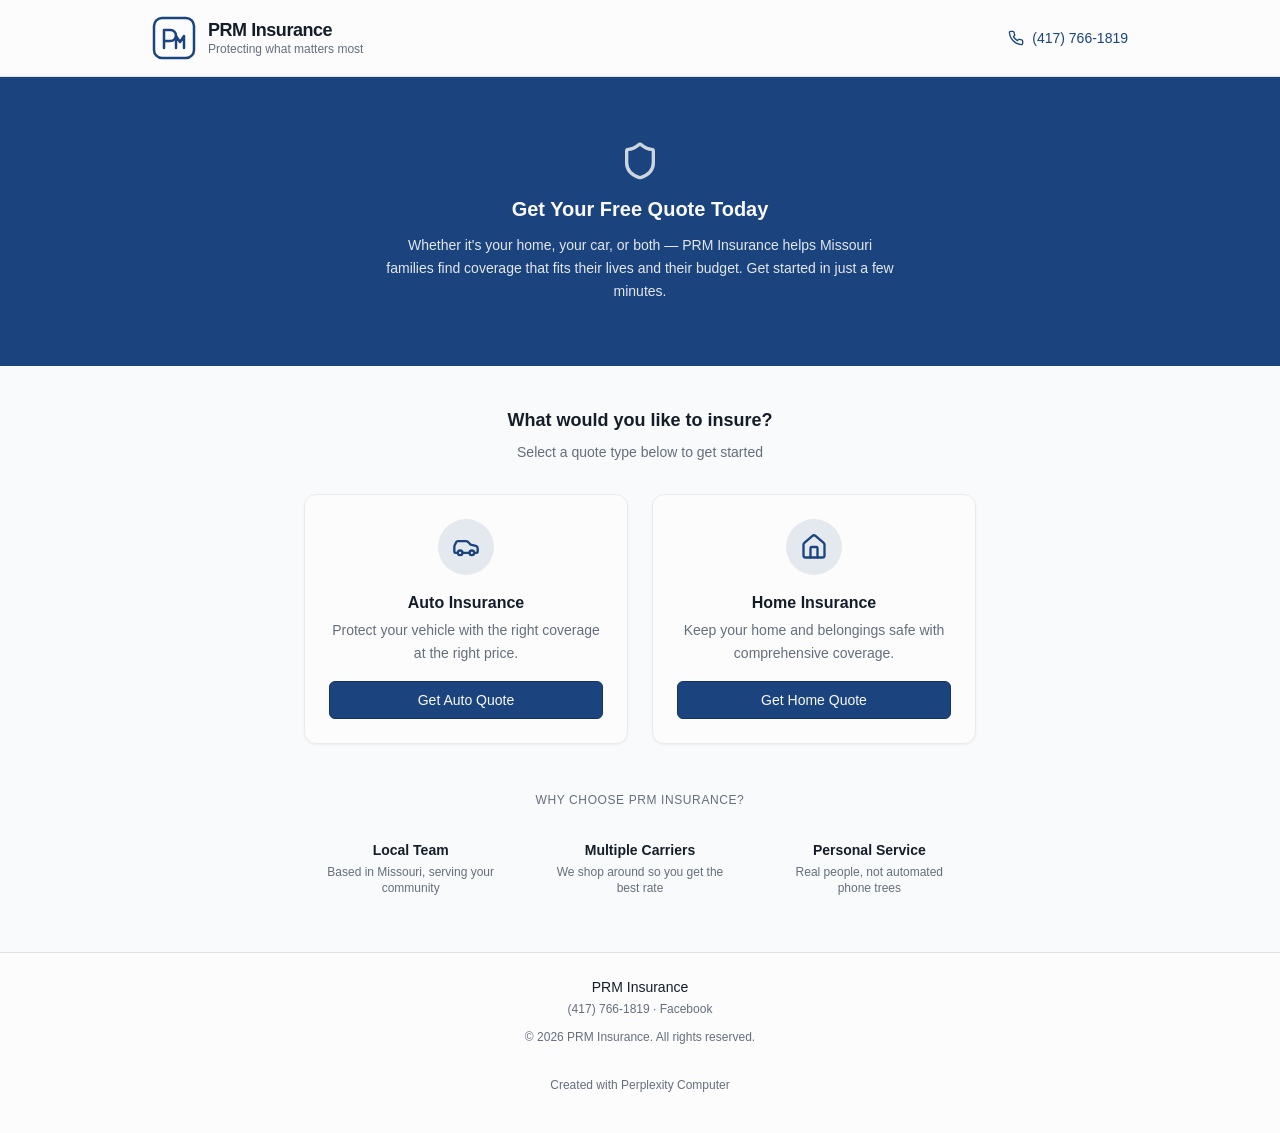
==== index.html @ 2d30cc50 "Deploy PRM Insurance quote app" ====
<!DOCTYPE html>
<html lang="en">
  <head>
    <!--
       ______                            __
      / ____/___  ____ ___  ____  __  __/ /____  _____
     / /   / __ \/ __ `__ \/ __ \/ / / / __/ _ \/ ___/
    / /___/ /_/ / / / / / / /_/ / /_/ / /_/  __/ /
    \____/\____/_/ /_/ /_/ .___/\__,_/\__/\___/_/
                        /_/
            Created with Perplexity Computer
            https://www.perplexity.ai/computer
    -->
    <meta name="generator" content="Perplexity Computer">
    <meta name="author" content="Perplexity Computer">
    <meta property="og:see_also" content="https://www.perplexity.ai/computer">
    <link rel="author" href="https://www.perplexity.ai/computer">
    <meta charset="UTF-8" />
    <meta name="viewport" content="width=device-width, initial-scale=1.0, maximum-scale=1" />
    <link rel="icon" type="image/png" href="/favicon.png" />
    <link href="https://api.fontshare.com/v2/css?f[]=general-sans@300,400,500,600,700&display=swap" rel="stylesheet">
    <title>PRM Insurance — Free Home &amp; Auto Quotes</title>
    <meta name="description" content="Get a free home or auto insurance quote from PRM Insurance. Serving Missouri families and businesses with personalized coverage." />
    <script type="module" crossorigin src="./assets/index-8YHB0bwP.js"></script>
    <link rel="stylesheet" crossorigin href="./assets/index-CpZ2lRnE.css">
  </head>
  <body>
    <div id="root"></div>
  </body>
</html>
---- assets/index-CpZ2lRnE.css ----
*,:before,:after{--tw-border-spacing-x: 0;--tw-border-spacing-y: 0;--tw-translate-x: 0;--tw-translate-y: 0;--tw-rotate: 0;--tw-skew-x: 0;--tw-skew-y: 0;--tw-scale-x: 1;--tw-scale-y: 1;--tw-pan-x: ;--tw-pan-y: ;--tw-pinch-zoom: ;--tw-scroll-snap-strictness: proximity;--tw-gradient-from-position: ;--tw-gradient-via-position: ;--tw-gradient-to-position: ;--tw-ordinal: ;--tw-slashed-zero: ;--tw-numeric-figure: ;--tw-numeric-spacing: ;--tw-numeric-fraction: ;--tw-ring-inset: ;--tw-ring-offset-width: 0px;--tw-ring-offset-color: #fff;--tw-ring-color: rgb(59 130 246 / .5);--tw-ring-offset-shadow: 0 0 #0000;--tw-ring-shadow: 0 0 #0000;--tw-shadow: 0 0 #0000;--tw-shadow-colored: 0 0 #0000;--tw-blur: ;--tw-brightness: ;--tw-contrast: ;--tw-grayscale: ;--tw-hue-rotate: ;--tw-invert: ;--tw-saturate: ;--tw-sepia: ;--tw-drop-shadow: ;--tw-backdrop-blur: ;--tw-backdrop-brightness: ;--tw-backdrop-contrast: ;--tw-backdrop-grayscale: ;--tw-backdrop-hue-rotate: ;--tw-backdrop-invert: ;--tw-backdrop-opacity: ;--tw-backdrop-saturate: ;--tw-backdrop-sepia: ;--tw-contain-size: ;--tw-contain-layout: ;--tw-contain-paint: ;--tw-contain-style: }::backdrop{--tw-border-spacing-x: 0;--tw-border-spacing-y: 0;--tw-translate-x: 0;--tw-translate-y: 0;--tw-rotate: 0;--tw-skew-x: 0;--tw-skew-y: 0;--tw-scale-x: 1;--tw-scale-y: 1;--tw-pan-x: ;--tw-pan-y: ;--tw-pinch-zoom: ;--tw-scroll-snap-strictness: proximity;--tw-gradient-from-position: ;--tw-gradient-via-position: ;--tw-gradient-to-position: ;--tw-ordinal: ;--tw-slashed-zero: ;--tw-numeric-figure: ;--tw-numeric-spacing: ;--tw-numeric-fraction: ;--tw-ring-inset: ;--tw-ring-offset-width: 0px;--tw-ring-offset-color: #fff;--tw-ring-color: rgb(59 130 246 / .5);--tw-ring-offset-shadow: 0 0 #0000;--tw-ring-shadow: 0 0 #0000;--tw-shadow: 0 0 #0000;--tw-shadow-colored: 0 0 #0000;--tw-blur: ;--tw-brightness: ;--tw-contrast: ;--tw-grayscale: ;--tw-hue-rotate: ;--tw-invert: ;--tw-saturate: ;--tw-sepia: ;--tw-drop-shadow: ;--tw-backdrop-blur: ;--tw-backdrop-brightness: ;--tw-backdrop-contrast: ;--tw-backdrop-grayscale: ;--tw-backdrop-hue-rotate: ;--tw-backdrop-invert: ;--tw-backdrop-opacity: ;--tw-backdrop-saturate: ;--tw-backdrop-sepia: ;--tw-contain-size: ;--tw-contain-layout: ;--tw-contain-paint: ;--tw-contain-style: }*,:before,:after{box-sizing:border-box;border-width:0;border-style:solid;border-color:#e5e7eb}:before,:after{--tw-content: ""}html,:host{line-height:1.5;-webkit-text-size-adjust:100%;-moz-tab-size:4;-o-tab-size:4;tab-size:4;font-family:var(--font-sans);font-feature-settings:normal;font-variation-settings:normal;-webkit-tap-highlight-color:transparent}body{margin:0;line-height:inherit}hr{height:0;color:inherit;border-top-width:1px}abbr:where([title]){-webkit-text-decoration:underline dotted;text-decoration:underline dotted}h1,h2,h3,h4,h5,h6{font-size:inherit;font-weight:inherit}a{color:inherit;text-decoration:inherit}b,strong{font-weight:bolder}code,kbd,samp,pre{font-family:var(--font-mono);font-feature-settings:normal;font-variation-settings:normal;font-size:1em}small{font-size:80%}sub,sup{font-size:75%;line-height:0;position:relative;vertical-align:baseline}sub{bottom:-.25em}sup{top:-.5em}table{text-indent:0;border-color:inherit;border-collapse:collapse}button,input,optgroup,select,textarea{font-family:inherit;font-feature-settings:inherit;font-variation-settings:inherit;font-size:100%;font-weight:inherit;line-height:inherit;letter-spacing:inherit;color:inherit;margin:0;padding:0}button,select{text-transform:none}button,input:where([type=button]),input:where([type=reset]),input:where([type=submit]){-webkit-appearance:button;background-color:transparent;background-image:none}:-moz-focusring{outline:auto}:-moz-ui-invalid{box-shadow:none}progress{vertical-align:baseline}::-webkit-inner-spin-button,::-webkit-outer-spin-button{height:auto}[type=search]{-webkit-appearance:textfield;outline-offset:-2px}::-webkit-search-decoration{-webkit-appearance:none}::-webkit-file-upload-button{-webkit-appearance:button;font:inherit}summary{display:list-item}blockquote,dl,dd,h1,h2,h3,h4,h5,h6,hr,figure,p,pre{margin:0}fieldset{margin:0;padding:0}legend{padding:0}ol,ul,menu{list-style:none;margin:0;padding:0}dialog{padding:0}textarea{resize:vertical}input::-moz-placeholder,textarea::-moz-placeholder{opacity:1;color:#9ca3af}input::placeholder,textarea::placeholder{opacity:1;color:#9ca3af}button,[role=button]{cursor:pointer}:disabled{cursor:default}img,svg,video,canvas,audio,iframe,embed,object{display:block;vertical-align:middle}img,video{max-width:100%;height:auto}[hidden]:where(:not([hidden=until-found])){display:none}*{--tw-border-opacity: 1;border-color:hsl(var(--border) / var(--tw-border-opacity, 1))}body{--tw-bg-opacity: 1;background-color:hsl(var(--background) / var(--tw-bg-opacity, 1));font-family:var(--font-sans);--tw-text-opacity: 1;color:hsl(var(--foreground) / var(--tw-text-opacity, 1));-webkit-font-smoothing:antialiased;-moz-osx-font-smoothing:grayscale}.sr-only{position:absolute;width:1px;height:1px;padding:0;margin:-1px;overflow:hidden;clip:rect(0,0,0,0);white-space:nowrap;border-width:0}.pointer-events-none{pointer-events:none}.pointer-events-auto{pointer-events:auto}.visible{visibility:visible}.invisible{visibility:hidden}.fixed{position:fixed}.absolute{position:absolute}.relative{position:relative}.inset-0{inset:0}.inset-x-0{left:0;right:0}.inset-y-0{top:0;bottom:0}.-bottom-12{bottom:-3rem}.-left-12{left:-3rem}.-right-12{right:-3rem}.-top-12{top:-3rem}.bottom-0{bottom:0}.left-0{left:0}.left-1{left:.25rem}.left-1\/2{left:50%}.left-2{left:.5rem}.left-\[50\%\]{left:50%}.right-0{right:0}.right-1{right:.25rem}.right-2{right:.5rem}.right-3{right:.75rem}.right-4{right:1rem}.top-0{top:0}.top-1\.5{top:.375rem}.top-1\/2{top:50%}.top-2{top:.5rem}.top-3\.5{top:.875rem}.top-4{top:1rem}.top-\[1px\]{top:1px}.top-\[50\%\]{top:50%}.top-\[60\%\]{top:60%}.top-full{top:100%}.z-10{z-index:10}.z-20{z-index:20}.z-50{z-index:50}.z-\[100\]{z-index:100}.z-\[1\]{z-index:1}.col-span-2{grid-column:span 2 / span 2}.-mx-1{margin-left:-.25rem;margin-right:-.25rem}.mx-2{margin-left:.5rem;margin-right:.5rem}.mx-3\.5{margin-left:.875rem;margin-right:.875rem}.mx-4{margin-left:1rem;margin-right:1rem}.mx-auto{margin-left:auto;margin-right:auto}.my-0\.5{margin-top:.125rem;margin-bottom:.125rem}.my-1{margin-top:.25rem;margin-bottom:.25rem}.-ml-4{margin-left:-1rem}.-mt-4{margin-top:-1rem}.mb-1{margin-bottom:.25rem}.mb-2{margin-bottom:.5rem}.mb-3{margin-bottom:.75rem}.mb-4{margin-bottom:1rem}.mb-6{margin-bottom:1.5rem}.mb-8{margin-bottom:2rem}.ml-1{margin-left:.25rem}.ml-auto{margin-left:auto}.mr-2{margin-right:.5rem}.mt-1\.5{margin-top:.375rem}.mt-12{margin-top:3rem}.mt-2{margin-top:.5rem}.mt-24{margin-top:6rem}.mt-3{margin-top:.75rem}.mt-4{margin-top:1rem}.mt-6{margin-top:1.5rem}.mt-auto{margin-top:auto}.block{display:block}.flex{display:flex}.inline-flex{display:inline-flex}.table{display:table}.grid{display:grid}.hidden{display:none}.aspect-square{aspect-ratio:1 / 1}.aspect-video{aspect-ratio:16 / 9}.size-4{width:1rem;height:1rem}.h-1\.5{height:.375rem}.h-10{height:2.5rem}.h-11{height:2.75rem}.h-12{height:3rem}.h-14{height:3.5rem}.h-16{height:4rem}.h-2{height:.5rem}.h-2\.5{height:.625rem}.h-3{height:.75rem}.h-3\.5{height:.875rem}.h-4{height:1rem}.h-5{height:1.25rem}.h-6{height:1.5rem}.h-7{height:1.75rem}.h-8{height:2rem}.h-9{height:2.25rem}.h-\[1px\]{height:1px}.h-\[var\(--radix-navigation-menu-viewport-height\)\]{height:var(--radix-navigation-menu-viewport-height)}.h-\[var\(--radix-select-trigger-height\)\]{height:var(--radix-select-trigger-height)}.h-auto{height:auto}.h-full{height:100%}.h-px{height:1px}.h-svh{height:100svh}.max-h-\[--radix-context-menu-content-available-height\]{max-height:var(--radix-context-menu-content-available-height)}.max-h-\[--radix-select-content-available-height\]{max-height:var(--radix-select-content-available-height)}.max-h-\[300px\]{max-height:300px}.max-h-\[var\(--radix-dropdown-menu-content-available-height\)\]{max-height:var(--radix-dropdown-menu-content-available-height)}.max-h-screen{max-height:100vh}.min-h-0{min-height:0px}.min-h-10{min-height:2.5rem}.min-h-8{min-height:2rem}.min-h-9{min-height:2.25rem}.min-h-\[80px\]{min-height:80px}.min-h-screen{min-height:100vh}.min-h-svh{min-height:100svh}.w-0{width:0px}.w-1{width:.25rem}.w-10{width:2.5rem}.w-11{width:2.75rem}.w-14{width:3.5rem}.w-16{width:4rem}.w-2{width:.5rem}.w-2\.5{width:.625rem}.w-3{width:.75rem}.w-3\.5{width:.875rem}.w-3\/4{width:75%}.w-4{width:1rem}.w-5{width:1.25rem}.w-64{width:16rem}.w-7{width:1.75rem}.w-72{width:18rem}.w-8{width:2rem}.w-9{width:2.25rem}.w-\[100px\]{width:100px}.w-\[1px\]{width:1px}.w-\[var\(--sidebar-width\)\]{width:var(--sidebar-width)}.w-auto{width:auto}.w-full{width:100%}.w-max{width:-moz-max-content;width:max-content}.w-px{width:1px}.min-w-0{min-width:0px}.min-w-10{min-width:2.5rem}.min-w-11{min-width:2.75rem}.min-w-5{min-width:1.25rem}.min-w-9{min-width:2.25rem}.min-w-\[12rem\]{min-width:12rem}.min-w-\[8rem\]{min-width:8rem}.min-w-\[var\(--radix-select-trigger-width\)\]{min-width:var(--radix-select-trigger-width)}.max-w-2xl{max-width:42rem}.max-w-3xl{max-width:48rem}.max-w-5xl{max-width:64rem}.max-w-\[var\(--skeleton-width\)\]{max-width:var(--skeleton-width)}.max-w-lg{max-width:32rem}.max-w-max{max-width:-moz-max-content;max-width:max-content}.max-w-md{max-width:28rem}.flex-1{flex:1 1 0%}.shrink-0{flex-shrink:0}.grow{flex-grow:1}.grow-0{flex-grow:0}.basis-full{flex-basis:100%}.caption-bottom{caption-side:bottom}.border-collapse{border-collapse:collapse}.origin-\[--radix-context-menu-content-transform-origin\]{transform-origin:var(--radix-context-menu-content-transform-origin)}.origin-\[--radix-dropdown-menu-content-transform-origin\]{transform-origin:var(--radix-dropdown-menu-content-transform-origin)}.origin-\[--radix-hover-card-content-transform-origin\]{transform-origin:var(--radix-hover-card-content-transform-origin)}.origin-\[--radix-menubar-content-transform-origin\]{transform-origin:var(--radix-menubar-content-transform-origin)}.origin-\[--radix-popover-content-transform-origin\]{transform-origin:var(--radix-popover-content-transform-origin)}.origin-\[--radix-select-content-transform-origin\]{transform-origin:var(--radix-select-content-transform-origin)}.origin-\[--radix-tooltip-content-transform-origin\]{transform-origin:var(--radix-tooltip-content-transform-origin)}.-translate-x-1\/2{--tw-translate-x: -50%;transform:translate(var(--tw-translate-x),var(--tw-translate-y)) rotate(var(--tw-rotate)) skew(var(--tw-skew-x)) skewY(var(--tw-skew-y)) scaleX(var(--tw-scale-x)) scaleY(var(--tw-scale-y))}.-translate-x-px{--tw-translate-x: -1px;transform:translate(var(--tw-translate-x),var(--tw-translate-y)) rotate(var(--tw-rotate)) skew(var(--tw-skew-x)) skewY(var(--tw-skew-y)) scaleX(var(--tw-scale-x)) scaleY(var(--tw-scale-y))}.-translate-y-1\/2{--tw-translate-y: -50%;transform:translate(var(--tw-translate-x),var(--tw-translate-y)) rotate(var(--tw-rotate)) skew(var(--tw-skew-x)) skewY(var(--tw-skew-y)) scaleX(var(--tw-scale-x)) scaleY(var(--tw-scale-y))}.translate-x-\[-50\%\]{--tw-translate-x: -50%;transform:translate(var(--tw-translate-x),var(--tw-translate-y)) rotate(var(--tw-rotate)) skew(var(--tw-skew-x)) skewY(var(--tw-skew-y)) scaleX(var(--tw-scale-x)) scaleY(var(--tw-scale-y))}.translate-x-px{--tw-translate-x: 1px;transform:translate(var(--tw-translate-x),var(--tw-translate-y)) rotate(var(--tw-rotate)) skew(var(--tw-skew-x)) skewY(var(--tw-skew-y)) scaleX(var(--tw-scale-x)) scaleY(var(--tw-scale-y))}.translate-y-\[-50\%\]{--tw-translate-y: -50%;transform:translate(var(--tw-translate-x),var(--tw-translate-y)) rotate(var(--tw-rotate)) skew(var(--tw-skew-x)) skewY(var(--tw-skew-y)) scaleX(var(--tw-scale-x)) scaleY(var(--tw-scale-y))}.rotate-45{--tw-rotate: 45deg;transform:translate(var(--tw-translate-x),var(--tw-translate-y)) rotate(var(--tw-rotate)) skew(var(--tw-skew-x)) skewY(var(--tw-skew-y)) scaleX(var(--tw-scale-x)) scaleY(var(--tw-scale-y))}.rotate-90{--tw-rotate: 90deg;transform:translate(var(--tw-translate-x),var(--tw-translate-y)) rotate(var(--tw-rotate)) skew(var(--tw-skew-x)) skewY(var(--tw-skew-y)) scaleX(var(--tw-scale-x)) scaleY(var(--tw-scale-y))}.transform{transform:translate(var(--tw-translate-x),var(--tw-translate-y)) rotate(var(--tw-rotate)) skew(var(--tw-skew-x)) skewY(var(--tw-skew-y)) scaleX(var(--tw-scale-x)) scaleY(var(--tw-scale-y))}@keyframes pulse{50%{opacity:.5}}.animate-pulse{animation:pulse 2s cubic-bezier(.4,0,.6,1) infinite}.cursor-default{cursor:default}.cursor-pointer{cursor:pointer}.touch-none{touch-action:none}.select-none{-webkit-user-select:none;-moz-user-select:none;user-select:none}.list-none{list-style-type:none}.grid-cols-1{grid-template-columns:repeat(1,minmax(0,1fr))}.grid-cols-2{grid-template-columns:repeat(2,minmax(0,1fr))}.flex-row{flex-direction:row}.flex-col{flex-direction:column}.flex-col-reverse{flex-direction:column-reverse}.flex-wrap{flex-wrap:wrap}.items-start{align-items:flex-start}.items-end{align-items:flex-end}.items-center{align-items:center}.items-stretch{align-items:stretch}.justify-center{justify-content:center}.justify-between{justify-content:space-between}.gap-1{gap:.25rem}.gap-1\.5{gap:.375rem}.gap-2{gap:.5rem}.gap-3{gap:.75rem}.gap-4{gap:1rem}.gap-6{gap:1.5rem}.space-x-1>:not([hidden])~:not([hidden]){--tw-space-x-reverse: 0;margin-right:calc(.25rem * var(--tw-space-x-reverse));margin-left:calc(.25rem * calc(1 - var(--tw-space-x-reverse)))}.space-x-4>:not([hidden])~:not([hidden]){--tw-space-x-reverse: 0;margin-right:calc(1rem * var(--tw-space-x-reverse));margin-left:calc(1rem * calc(1 - var(--tw-space-x-reverse)))}.space-y-1>:not([hidden])~:not([hidden]){--tw-space-y-reverse: 0;margin-top:calc(.25rem * calc(1 - var(--tw-space-y-reverse)));margin-bottom:calc(.25rem * var(--tw-space-y-reverse))}.space-y-1\.5>:not([hidden])~:not([hidden]){--tw-space-y-reverse: 0;margin-top:calc(.375rem * calc(1 - var(--tw-space-y-reverse)));margin-bottom:calc(.375rem * var(--tw-space-y-reverse))}.space-y-2>:not([hidden])~:not([hidden]){--tw-space-y-reverse: 0;margin-top:calc(.5rem * calc(1 - var(--tw-space-y-reverse)));margin-bottom:calc(.5rem * var(--tw-space-y-reverse))}.space-y-4>:not([hidden])~:not([hidden]){--tw-space-y-reverse: 0;margin-top:calc(1rem * calc(1 - var(--tw-space-y-reverse)));margin-bottom:calc(1rem * var(--tw-space-y-reverse))}.overflow-auto{overflow:auto}.overflow-hidden{overflow:hidden}.overflow-y-auto{overflow-y:auto}.overflow-x-hidden{overflow-x:hidden}.whitespace-nowrap{white-space:nowrap}.break-words{overflow-wrap:break-word}.rounded-\[2px\]{border-radius:2px}.rounded-\[inherit\]{border-radius:inherit}.rounded-full{border-radius:9999px}.rounded-lg{border-radius:.5625rem}.rounded-md{border-radius:.375rem}.rounded-sm{border-radius:.1875rem}.rounded-xl{border-radius:.75rem}.rounded-t-\[10px\]{border-top-left-radius:10px;border-top-right-radius:10px}.rounded-tl-sm{border-top-left-radius:.1875rem}.border{border-width:1px}.border-2{border-width:2px}.border-\[1\.5px\]{border-width:1.5px}.border-y{border-top-width:1px;border-bottom-width:1px}.border-b{border-bottom-width:1px}.border-l{border-left-width:1px}.border-r{border-right-width:1px}.border-t{border-top-width:1px}.border-dashed{border-style:dashed}.border-\[--color-border\]{border-color:var(--color-border)}.border-border{--tw-border-opacity: 1;border-color:hsl(var(--border) / var(--tw-border-opacity, 1))}.border-border\/50{border-color:hsl(var(--border) / .5)}.border-card-border{--tw-border-opacity: 1;border-color:hsl(var(--card-border) / var(--tw-border-opacity, 1))}.border-destructive{--tw-border-opacity: 1;border-color:hsl(var(--destructive) / var(--tw-border-opacity, 1))}.border-destructive-border{border-color:var(--destructive-border)}.border-destructive\/50{border-color:hsl(var(--destructive) / .5)}.border-input{--tw-border-opacity: 1;border-color:hsl(var(--input) / var(--tw-border-opacity, 1))}.border-primary{--tw-border-opacity: 1;border-color:hsl(var(--primary) / var(--tw-border-opacity, 1))}.border-primary-border{border-color:var(--primary-border)}.border-secondary-border{border-color:var(--secondary-border)}.border-sidebar-border{--tw-border-opacity: 1;border-color:hsl(var(--sidebar-border) / var(--tw-border-opacity, 1))}.border-transparent{border-color:transparent}.border-l-transparent{border-left-color:transparent}.border-t-transparent{border-top-color:transparent}.bg-\[--color-bg\]{background-color:var(--color-bg)}.bg-accent{--tw-bg-opacity: 1;background-color:hsl(var(--accent) / var(--tw-bg-opacity, 1))}.bg-background{--tw-bg-opacity: 1;background-color:hsl(var(--background) / var(--tw-bg-opacity, 1))}.bg-black\/80{background-color:#000c}.bg-border{--tw-bg-opacity: 1;background-color:hsl(var(--border) / var(--tw-bg-opacity, 1))}.bg-card{--tw-bg-opacity: 1;background-color:hsl(var(--card) / var(--tw-bg-opacity, 1))}.bg-destructive{--tw-bg-opacity: 1;background-color:hsl(var(--destructive) / var(--tw-bg-opacity, 1))}.bg-foreground{--tw-bg-opacity: 1;background-color:hsl(var(--foreground) / var(--tw-bg-opacity, 1))}.bg-gray-50{--tw-bg-opacity: 1;background-color:rgb(249 250 251 / var(--tw-bg-opacity, 1))}.bg-muted{--tw-bg-opacity: 1;background-color:hsl(var(--muted) / var(--tw-bg-opacity, 1))}.bg-muted\/50{background-color:hsl(var(--muted) / .5)}.bg-popover{--tw-bg-opacity: 1;background-color:hsl(var(--popover) / var(--tw-bg-opacity, 1))}.bg-primary{--tw-bg-opacity: 1;background-color:hsl(var(--primary) / var(--tw-bg-opacity, 1))}.bg-primary\/10{background-color:hsl(var(--primary) / .1)}.bg-primary\/15{background-color:hsl(var(--primary) / .15)}.bg-secondary{--tw-bg-opacity: 1;background-color:hsl(var(--secondary) / var(--tw-bg-opacity, 1))}.bg-sidebar{--tw-bg-opacity: 1;background-color:hsl(var(--sidebar) / var(--tw-bg-opacity, 1))}.bg-sidebar-border{--tw-bg-opacity: 1;background-color:hsl(var(--sidebar-border) / var(--tw-bg-opacity, 1))}.bg-transparent{background-color:transparent}.bg-white\/20{background-color:#fff3}.fill-current{fill:currentColor}.p-0{padding:0}.p-1{padding:.25rem}.p-2{padding:.5rem}.p-3{padding:.75rem}.p-4{padding:1rem}.p-6{padding:1.5rem}.p-\[1px\]{padding:1px}.px-1{padding-left:.25rem;padding-right:.25rem}.px-2{padding-left:.5rem;padding-right:.5rem}.px-2\.5{padding-left:.625rem;padding-right:.625rem}.px-3{padding-left:.75rem;padding-right:.75rem}.px-4{padding-left:1rem;padding-right:1rem}.px-5{padding-left:1.25rem;padding-right:1.25rem}.px-8{padding-left:2rem;padding-right:2rem}.py-0\.5{padding-top:.125rem;padding-bottom:.125rem}.py-1{padding-top:.25rem;padding-bottom:.25rem}.py-1\.5{padding-top:.375rem;padding-bottom:.375rem}.py-10{padding-top:2.5rem;padding-bottom:2.5rem}.py-12{padding-top:3rem;padding-bottom:3rem}.py-2{padding-top:.5rem;padding-bottom:.5rem}.py-3{padding-top:.75rem;padding-bottom:.75rem}.py-4{padding-top:1rem;padding-bottom:1rem}.py-6{padding-top:1.5rem;padding-bottom:1.5rem}.py-8{padding-top:2rem;padding-bottom:2rem}.pb-3{padding-bottom:.75rem}.pb-4{padding-bottom:1rem}.pl-2\.5{padding-left:.625rem}.pl-4{padding-left:1rem}.pl-8{padding-left:2rem}.pr-2{padding-right:.5rem}.pr-2\.5{padding-right:.625rem}.pr-8{padding-right:2rem}.pt-0{padding-top:0}.pt-1{padding-top:.25rem}.pt-3{padding-top:.75rem}.pt-4{padding-top:1rem}.pt-6{padding-top:1.5rem}.text-left{text-align:left}.text-center{text-align:center}.align-middle{vertical-align:middle}.font-mono{font-family:var(--font-mono)}.text-2xl{font-size:1.5rem;line-height:2rem}.text-\[0\.8rem\]{font-size:.8rem}.text-\[10px\]{font-size:10px}.text-base{font-size:1rem;line-height:1.5rem}.text-lg{font-size:1.125rem;line-height:1.75rem}.text-sm{font-size:.875rem;line-height:1.25rem}.text-xl{font-size:1.25rem;line-height:1.75rem}.text-xs{font-size:.75rem;line-height:1rem}.font-bold{font-weight:700}.font-medium{font-weight:500}.font-normal{font-weight:400}.font-semibold{font-weight:600}.uppercase{text-transform:uppercase}.tabular-nums{--tw-numeric-spacing: tabular-nums;font-variant-numeric:var(--tw-ordinal) var(--tw-slashed-zero) var(--tw-numeric-figure) var(--tw-numeric-spacing) var(--tw-numeric-fraction)}.leading-none{line-height:1}.leading-relaxed{line-height:1.625}.leading-tight{line-height:1.25}.tracking-tight{letter-spacing:-.025em}.tracking-wider{letter-spacing:.05em}.tracking-widest{letter-spacing:.1em}.text-accent-foreground{--tw-text-opacity: 1;color:hsl(var(--accent-foreground) / var(--tw-text-opacity, 1))}.text-card-foreground{--tw-text-opacity: 1;color:hsl(var(--card-foreground) / var(--tw-text-opacity, 1))}.text-current{color:currentColor}.text-destructive{--tw-text-opacity: 1;color:hsl(var(--destructive) / var(--tw-text-opacity, 1))}.text-destructive-foreground{--tw-text-opacity: 1;color:hsl(var(--destructive-foreground) / var(--tw-text-opacity, 1))}.text-foreground{--tw-text-opacity: 1;color:hsl(var(--foreground) / var(--tw-text-opacity, 1))}.text-foreground\/50{color:hsl(var(--foreground) / .5)}.text-gray-600{--tw-text-opacity: 1;color:rgb(75 85 99 / var(--tw-text-opacity, 1))}.text-gray-900{--tw-text-opacity: 1;color:rgb(17 24 39 / var(--tw-text-opacity, 1))}.text-green-600{--tw-text-opacity: 1;color:rgb(22 163 74 / var(--tw-text-opacity, 1))}.text-muted-foreground{--tw-text-opacity: 1;color:hsl(var(--muted-foreground) / var(--tw-text-opacity, 1))}.text-popover-foreground{--tw-text-opacity: 1;color:hsl(var(--popover-foreground) / var(--tw-text-opacity, 1))}.text-primary{--tw-text-opacity: 1;color:hsl(var(--primary) / var(--tw-text-opacity, 1))}.text-primary-foreground{--tw-text-opacity: 1;color:hsl(var(--primary-foreground) / var(--tw-text-opacity, 1))}.text-red-500{--tw-text-opacity: 1;color:rgb(239 68 68 / var(--tw-text-opacity, 1))}.text-secondary-foreground{--tw-text-opacity: 1;color:hsl(var(--secondary-foreground) / var(--tw-text-opacity, 1))}.text-sidebar-foreground{--tw-text-opacity: 1;color:hsl(var(--sidebar-foreground) / var(--tw-text-opacity, 1))}.text-sidebar-foreground\/70{color:hsl(var(--sidebar-foreground) / .7)}.opacity-0{opacity:0}.opacity-50{opacity:.5}.opacity-60{opacity:.6}.opacity-70{opacity:.7}.opacity-80{opacity:.8}.opacity-90{opacity:.9}.shadow-\[0_0_0_1px_hsl\(var\(--sidebar-border\)\)\]{--tw-shadow: 0 0 0 1px hsl(var(--sidebar-border));--tw-shadow-colored: 0 0 0 1px var(--tw-shadow-color);box-shadow:var(--tw-ring-offset-shadow, 0 0 #0000),var(--tw-ring-shadow, 0 0 #0000),var(--tw-shadow)}.shadow-lg{--tw-shadow: 0 10px 15px -3px rgb(0 0 0 / .1), 0 4px 6px -4px rgb(0 0 0 / .1);--tw-shadow-colored: 0 10px 15px -3px var(--tw-shadow-color), 0 4px 6px -4px var(--tw-shadow-color);box-shadow:var(--tw-ring-offset-shadow, 0 0 #0000),var(--tw-ring-shadow, 0 0 #0000),var(--tw-shadow)}.shadow-md{--tw-shadow: 0 4px 6px -1px rgb(0 0 0 / .1), 0 2px 4px -2px rgb(0 0 0 / .1);--tw-shadow-colored: 0 4px 6px -1px var(--tw-shadow-color), 0 2px 4px -2px var(--tw-shadow-color);box-shadow:var(--tw-ring-offset-shadow, 0 0 #0000),var(--tw-ring-shadow, 0 0 #0000),var(--tw-shadow)}.shadow-none{--tw-shadow: 0 0 #0000;--tw-shadow-colored: 0 0 #0000;box-shadow:var(--tw-ring-offset-shadow, 0 0 #0000),var(--tw-ring-shadow, 0 0 #0000),var(--tw-shadow)}.shadow-sm{--tw-shadow: 0 1px 2px 0 rgb(0 0 0 / .05);--tw-shadow-colored: 0 1px 2px 0 var(--tw-shadow-color);box-shadow:var(--tw-ring-offset-shadow, 0 0 #0000),var(--tw-ring-shadow, 0 0 #0000),var(--tw-shadow)}.shadow-xl{--tw-shadow: 0 20px 25px -5px rgb(0 0 0 / .1), 0 8px 10px -6px rgb(0 0 0 / .1);--tw-shadow-colored: 0 20px 25px -5px var(--tw-shadow-color), 0 8px 10px -6px var(--tw-shadow-color);box-shadow:var(--tw-ring-offset-shadow, 0 0 #0000),var(--tw-ring-shadow, 0 0 #0000),var(--tw-shadow)}.outline-none{outline:2px solid transparent;outline-offset:2px}.outline{outline-style:solid}.outline-2{outline-width:2px}.outline-offset-2{outline-offset:2px}.outline-transparent{outline-color:transparent}.ring-0{--tw-ring-offset-shadow: var(--tw-ring-inset) 0 0 0 var(--tw-ring-offset-width) var(--tw-ring-offset-color);--tw-ring-shadow: var(--tw-ring-inset) 0 0 0 calc(0px + var(--tw-ring-offset-width)) var(--tw-ring-color);box-shadow:var(--tw-ring-offset-shadow),var(--tw-ring-shadow),var(--tw-shadow, 0 0 #0000)}.ring-2{--tw-ring-offset-shadow: var(--tw-ring-inset) 0 0 0 var(--tw-ring-offset-width) var(--tw-ring-offset-color);--tw-ring-shadow: var(--tw-ring-inset) 0 0 0 calc(2px + var(--tw-ring-offset-width)) var(--tw-ring-color);box-shadow:var(--tw-ring-offset-shadow),var(--tw-ring-shadow),var(--tw-shadow, 0 0 #0000)}.ring-ring{--tw-ring-opacity: 1;--tw-ring-color: hsl(var(--ring) / var(--tw-ring-opacity, 1))}.ring-sidebar-ring{--tw-ring-opacity: 1;--tw-ring-color: hsl(var(--sidebar-ring) / var(--tw-ring-opacity, 1))}.ring-offset-background{--tw-ring-offset-color: hsl(var(--background) / 1)}.filter{filter:var(--tw-blur) var(--tw-brightness) var(--tw-contrast) var(--tw-grayscale) var(--tw-hue-rotate) var(--tw-invert) var(--tw-saturate) var(--tw-sepia) var(--tw-drop-shadow)}.transition{transition-property:color,background-color,border-color,text-decoration-color,fill,stroke,opacity,box-shadow,transform,filter,backdrop-filter;transition-timing-function:cubic-bezier(.4,0,.2,1);transition-duration:.15s}.transition-\[left\,right\,width\]{transition-property:left,right,width;transition-timing-function:cubic-bezier(.4,0,.2,1);transition-duration:.15s}.transition-\[margin\,opacity\]{transition-property:margin,opacity;transition-timing-function:cubic-bezier(.4,0,.2,1);transition-duration:.15s}.transition-\[width\,height\,padding\]{transition-property:width,height,padding;transition-timing-function:cubic-bezier(.4,0,.2,1);transition-duration:.15s}.transition-\[width\]{transition-property:width;transition-timing-function:cubic-bezier(.4,0,.2,1);transition-duration:.15s}.transition-all{transition-property:all;transition-timing-function:cubic-bezier(.4,0,.2,1);transition-duration:.15s}.transition-colors{transition-property:color,background-color,border-color,text-decoration-color,fill,stroke;transition-timing-function:cubic-bezier(.4,0,.2,1);transition-duration:.15s}.transition-opacity{transition-property:opacity;transition-timing-function:cubic-bezier(.4,0,.2,1);transition-duration:.15s}.transition-transform{transition-property:transform;transition-timing-function:cubic-bezier(.4,0,.2,1);transition-duration:.15s}.duration-1000{transition-duration:1s}.duration-200{transition-duration:.2s}.ease-in-out{transition-timing-function:cubic-bezier(.4,0,.2,1)}.ease-linear{transition-timing-function:linear}@keyframes enter{0%{opacity:var(--tw-enter-opacity, 1);transform:translate3d(var(--tw-enter-translate-x, 0),var(--tw-enter-translate-y, 0),0) scale3d(var(--tw-enter-scale, 1),var(--tw-enter-scale, 1),var(--tw-enter-scale, 1)) rotate(var(--tw-enter-rotate, 0))}}@keyframes exit{to{opacity:var(--tw-exit-opacity, 1);transform:translate3d(var(--tw-exit-translate-x, 0),var(--tw-exit-translate-y, 0),0) scale3d(var(--tw-exit-scale, 1),var(--tw-exit-scale, 1),var(--tw-exit-scale, 1)) rotate(var(--tw-exit-rotate, 0))}}.animate-in{animation-name:enter;animation-duration:.15s;--tw-enter-opacity: initial;--tw-enter-scale: initial;--tw-enter-rotate: initial;--tw-enter-translate-x: initial;--tw-enter-translate-y: initial}.fade-in-0{--tw-enter-opacity: 0}.fade-in-80{--tw-enter-opacity: .8}.zoom-in-95{--tw-enter-scale: .95}.duration-1000{animation-duration:1s}.duration-200{animation-duration:.2s}.ease-in-out{animation-timing-function:cubic-bezier(.4,0,.2,1)}.ease-linear{animation-timing-function:linear}input[type=search]::-webkit-search-cancel-button{display:none}[contenteditable][data-placeholder]:empty:before{content:attr(data-placeholder);color:hsl(var(--muted-foreground));pointer-events:none}.border.toggle-elevate:before{inset:-1px}.hover-elevate:not(.no-default-hover-elevate),.active-elevate:not(.no-default-active-elevate),.hover-elevate-2:not(.no-default-hover-elevate),.active-elevate-2:not(.no-default-active-elevate){position:relative;z-index:0}.hover-elevate:not(.no-default-hover-elevate):after,.active-elevate:not(.no-default-active-elevate):after,.hover-elevate-2:not(.no-default-hover-elevate):after,.active-elevate-2:not(.no-default-active-elevate):after{content:"";pointer-events:none;position:absolute;inset:0;border-radius:inherit;z-index:999}.hover-elevate:hover:not(.no-default-hover-elevate):after,.active-elevate:active:not(.no-default-active-elevate):after{background-color:var(--elevate-1)}.hover-elevate-2:hover:not(.no-default-hover-elevate):after,.active-elevate-2:active:not(.no-default-active-elevate):after{background-color:var(--elevate-2)}.border.hover-elevate:not(.no-hover-interaction-elevate):after,.border.active-elevate:not(.no-active-interaction-elevate):after,.border.hover-elevate-2:not(.no-hover-interaction-elevate):after,.border.active-elevate-2:not(.no-active-interaction-elevate):after{inset:-1px}.\[border-color\:var\(--badge-outline\)\]{border-color:var(--badge-outline)}.\[border-color\:var\(--button-outline\)\]{border-color:var(--button-outline)}:root{--button-outline: rgba(0,0,0, .1);--badge-outline: rgba(0,0,0, .05);--opaque-button-border-intensity: -8;--elevate-1: rgba(0,0,0, .03);--elevate-2: rgba(0,0,0, .08);--background: 210 20% 98%;--foreground: 215 30% 12%;--border: 210 12% 88%;--card: 210 20% 99%;--card-foreground: 215 30% 12%;--card-border: 210 12% 92%;--sidebar: 210 18% 96%;--sidebar-foreground: 215 30% 12%;--sidebar-border: 210 12% 90%;--sidebar-primary: 215 65% 30%;--sidebar-primary-foreground: 0 0% 98%;--sidebar-accent: 210 14% 88%;--sidebar-accent-foreground: 215 30% 12%;--sidebar-ring: 215 65% 30%;--popover: 210 18% 96%;--popover-foreground: 215 30% 12%;--popover-border: 210 12% 88%;--primary: 215 65% 30%;--primary-foreground: 0 0% 98%;--secondary: 210 14% 91%;--secondary-foreground: 215 30% 12%;--muted: 210 12% 92%;--muted-foreground: 215 10% 44%;--accent: 215 20% 91%;--accent-foreground: 215 30% 12%;--destructive: 0 72% 45%;--destructive-foreground: 0 0% 98%;--input: 210 12% 76%;--ring: 215 65% 30%;--chart-1: 215 65% 30%;--chart-2: 185 55% 35%;--chart-3: 140 40% 38%;--chart-4: 35 80% 52%;--chart-5: 15 75% 50%;--font-sans: "General Sans", "Inter", sans-serif;--font-serif: Georgia, serif;--font-mono: Menlo, monospace;--radius: .5rem;--shadow-2xs: 0px 2px 0px 0px hsl(0 0% 0% / 0);--shadow-xs: 0px 2px 0px 0px hsl(0 0% 0% / 0);--shadow-sm: 0px 2px 0px 0px hsl(0 0% 0% / 0), 0px 1px 2px -1px hsl(0 0% 0% / 0);--shadow: 0px 2px 0px 0px hsl(0 0% 0% / 0), 0px 1px 2px -1px hsl(0 0% 0% / 0);--shadow-md: 0px 2px 0px 0px hsl(0 0% 0% / 0), 0px 2px 4px -1px hsl(0 0% 0% / 0);--shadow-lg: 0px 2px 0px 0px hsl(0 0% 0% / 0), 0px 4px 6px -1px hsl(0 0% 0% / 0);--shadow-xl: 0px 2px 0px 0px hsl(0 0% 0% / 0), 0px 8px 10px -1px hsl(0 0% 0% / 0);--shadow-2xl: 0px 2px 0px 0px hsl(0 0% 0% / 0);--tracking-normal: 0em;--spacing: .25rem;--sidebar-primary-border: hsl(var(--sidebar-primary));--sidebar-primary-border: hsl(from hsl(var(--sidebar-primary)) h s calc(l + var(--opaque-button-border-intensity)) / alpha);--sidebar-accent-border: hsl(var(--sidebar-accent));--sidebar-accent-border: hsl(from hsl(var(--sidebar-accent)) h s calc(l + var(--opaque-button-border-intensity)) / alpha);--primary-border: hsl(var(--primary));--primary-border: hsl(from hsl(var(--primary)) h s calc(l + var(--opaque-button-border-intensity)) / alpha);--secondary-border: hsl(var(--secondary));--secondary-border: hsl(from hsl(var(--secondary)) h s calc(l + var(--opaque-button-border-intensity)) / alpha);--muted-border: hsl(var(--muted));--muted-border: hsl(from hsl(var(--muted)) h s calc(l + var(--opaque-button-border-intensity)) / alpha);--accent-border: hsl(var(--accent));--accent-border: hsl(from hsl(var(--accent)) h s calc(l + var(--opaque-button-border-intensity)) / alpha);--destructive-border: hsl(var(--destructive));--destructive-border: hsl(from hsl(var(--destructive)) h s calc(l + var(--opaque-button-border-intensity)) / alpha)}.dark{--button-outline: rgba(255,255,255, .1);--badge-outline: rgba(255,255,255, .05);--opaque-button-border-intensity: 9;--elevate-1: rgba(255,255,255, .04);--elevate-2: rgba(255,255,255, .09);--background: 215 25% 8%;--foreground: 210 15% 95%;--border: 215 15% 18%;--card: 215 22% 10%;--card-foreground: 210 15% 95%;--card-border: 215 15% 15%;--sidebar: 215 22% 12%;--sidebar-foreground: 210 15% 95%;--sidebar-border: 215 15% 17%;--sidebar-primary: 210 55% 55%;--sidebar-primary-foreground: 0 0% 98%;--sidebar-accent: 215 15% 18%;--sidebar-accent-foreground: 210 15% 95%;--sidebar-ring: 210 55% 55%;--popover: 215 22% 13%;--popover-foreground: 210 15% 95%;--popover-border: 215 15% 19%;--primary: 210 55% 55%;--primary-foreground: 0 0% 98%;--secondary: 215 15% 20%;--secondary-foreground: 210 15% 95%;--muted: 215 12% 21%;--muted-foreground: 210 10% 60%;--accent: 215 12% 19%;--accent-foreground: 210 15% 95%;--destructive: 0 72% 45%;--destructive-foreground: 0 0% 98%;--input: 215 12% 28%;--ring: 210 55% 55%;--chart-1: 210 55% 55%;--chart-2: 185 45% 50%;--chart-3: 140 40% 50%;--chart-4: 35 75% 60%;--chart-5: 15 70% 58%;--shadow-2xs: 0px 2px 0px 0px hsl(0 0% 0% / 0);--shadow-xs: 0px 2px 0px 0px hsl(0 0% 0% / 0);--shadow-sm: 0px 2px 0px 0px hsl(0 0% 0% / 0), 0px 1px 2px -1px hsl(0 0% 0% / 0);--shadow: 0px 2px 0px 0px hsl(0 0% 0% / 0), 0px 1px 2px -1px hsl(0 0% 0% / 0);--shadow-md: 0px 2px 0px 0px hsl(0 0% 0% / 0), 0px 2px 4px -1px hsl(0 0% 0% / 0);--shadow-lg: 0px 2px 0px 0px hsl(0 0% 0% / 0), 0px 4px 6px -1px hsl(0 0% 0% / 0);--shadow-xl: 0px 2px 0px 0px hsl(0 0% 0% / 0), 0px 8px 10px -1px hsl(0 0% 0% / 0);--shadow-2xl: 0px 2px 0px 0px hsl(0 0% 0% / 0);--sidebar-primary-border: hsl(var(--sidebar-primary));--sidebar-primary-border: hsl(from hsl(var(--sidebar-primary)) h s calc(l + var(--opaque-button-border-intensity)) / alpha);--sidebar-accent-border: hsl(var(--sidebar-accent));--sidebar-accent-border: hsl(from hsl(var(--sidebar-accent)) h s calc(l + var(--opaque-button-border-intensity)) / alpha);--primary-border: hsl(var(--primary));--primary-border: hsl(from hsl(var(--primary)) h s calc(l + var(--opaque-button-border-intensity)) / alpha);--secondary-border: hsl(var(--secondary));--secondary-border: hsl(from hsl(var(--secondary)) h s calc(l + var(--opaque-button-border-intensity)) / alpha);--muted-border: hsl(var(--muted));--muted-border: hsl(from hsl(var(--muted)) h s calc(l + var(--opaque-button-border-intensity)) / alpha);--accent-border: hsl(var(--accent));--accent-border: hsl(from hsl(var(--accent)) h s calc(l + var(--opaque-button-border-intensity)) / alpha);--destructive-border: hsl(var(--destructive));--destructive-border: hsl(from hsl(var(--destructive)) h s calc(l + var(--opaque-button-border-intensity)) / alpha)}.file\:border-0::file-selector-button{border-width:0px}.file\:bg-transparent::file-selector-button{background-color:transparent}.file\:text-sm::file-selector-button{font-size:.875rem;line-height:1.25rem}.file\:font-medium::file-selector-button{font-weight:500}.file\:text-foreground::file-selector-button{--tw-text-opacity: 1;color:hsl(var(--foreground) / var(--tw-text-opacity, 1))}.placeholder\:text-muted-foreground::-moz-placeholder{--tw-text-opacity: 1;color:hsl(var(--muted-foreground) / var(--tw-text-opacity, 1))}.placeholder\:text-muted-foreground::placeholder{--tw-text-opacity: 1;color:hsl(var(--muted-foreground) / var(--tw-text-opacity, 1))}.after\:pointer-events-none:after{content:var(--tw-content);pointer-events:none}.after\:absolute:after{content:var(--tw-content);position:absolute}.after\:-inset-2:after{content:var(--tw-content);inset:-.5rem}.after\:inset-0:after{content:var(--tw-content);inset:0}.after\:inset-y-0:after{content:var(--tw-content);top:0;bottom:0}.after\:left-1\/2:after{content:var(--tw-content);left:50%}.after\:block:after{content:var(--tw-content);display:block}.after\:w-1:after{content:var(--tw-content);width:.25rem}.after\:w-\[2px\]:after{content:var(--tw-content);width:2px}.after\:-translate-x-1\/2:after{content:var(--tw-content);--tw-translate-x: -50%;transform:translate(var(--tw-translate-x),var(--tw-translate-y)) rotate(var(--tw-rotate)) skew(var(--tw-skew-x)) skewY(var(--tw-skew-y)) scaleX(var(--tw-scale-x)) scaleY(var(--tw-scale-y))}.after\:rounded-full:after{content:var(--tw-content);border-radius:9999px}.after\:border:after{content:var(--tw-content);border-width:1px}.after\:border-black\/10:after{content:var(--tw-content);border-color:#0000001a}.after\:content-\[\'\'\]:after{--tw-content: "";content:var(--tw-content)}.after\:border.toggle-elevate:after:before{content:var(--tw-content);inset:-1px}.after\:border.hover-elevate:not(.no-hover-interaction-elevate):after:after,.after\:border.active-elevate:not(.no-active-interaction-elevate):after:after,.after\:border.hover-elevate-2:not(.no-hover-interaction-elevate):after:after,.after\:border.active-elevate-2:not(.no-active-interaction-elevate):after:after{content:var(--tw-content);inset:-1px}.first\:rounded-l-md:first-child{border-top-left-radius:.375rem;border-bottom-left-radius:.375rem}.first\:border-l:first-child{border-left-width:1px}.last\:rounded-r-md:last-child{border-top-right-radius:.375rem;border-bottom-right-radius:.375rem}.focus-within\:relative:focus-within{position:relative}.focus-within\:z-20:focus-within{z-index:20}.hover\:-translate-y-0\.5:hover{--tw-translate-y: -.125rem;transform:translate(var(--tw-translate-x),var(--tw-translate-y)) rotate(var(--tw-rotate)) skew(var(--tw-skew-x)) skewY(var(--tw-skew-y)) scaleX(var(--tw-scale-x)) scaleY(var(--tw-scale-y))}.hover\:bg-accent:hover{--tw-bg-opacity: 1;background-color:hsl(var(--accent) / var(--tw-bg-opacity, 1))}.hover\:bg-muted:hover{--tw-bg-opacity: 1;background-color:hsl(var(--muted) / var(--tw-bg-opacity, 1))}.hover\:bg-muted\/50:hover{background-color:hsl(var(--muted) / .5)}.hover\:bg-primary:hover{--tw-bg-opacity: 1;background-color:hsl(var(--primary) / var(--tw-bg-opacity, 1))}.hover\:bg-secondary:hover{--tw-bg-opacity: 1;background-color:hsl(var(--secondary) / var(--tw-bg-opacity, 1))}.hover\:bg-sidebar-accent:hover{--tw-bg-opacity: 1;background-color:hsl(var(--sidebar-accent) / var(--tw-bg-opacity, 1))}.hover\:text-accent-foreground:hover{--tw-text-opacity: 1;color:hsl(var(--accent-foreground) / var(--tw-text-opacity, 1))}.hover\:text-foreground:hover{--tw-text-opacity: 1;color:hsl(var(--foreground) / var(--tw-text-opacity, 1))}.hover\:text-muted-foreground:hover{--tw-text-opacity: 1;color:hsl(var(--muted-foreground) / var(--tw-text-opacity, 1))}.hover\:text-primary-foreground:hover{--tw-text-opacity: 1;color:hsl(var(--primary-foreground) / var(--tw-text-opacity, 1))}.hover\:text-sidebar-accent-foreground:hover{--tw-text-opacity: 1;color:hsl(var(--sidebar-accent-foreground) / var(--tw-text-opacity, 1))}.hover\:underline:hover{text-decoration-line:underline}.hover\:opacity-100:hover{opacity:1}.hover\:shadow-\[0_0_0_1px_hsl\(var\(--sidebar-accent\)\)\]:hover{--tw-shadow: 0 0 0 1px hsl(var(--sidebar-accent));--tw-shadow-colored: 0 0 0 1px var(--tw-shadow-color);box-shadow:var(--tw-ring-offset-shadow, 0 0 #0000),var(--tw-ring-shadow, 0 0 #0000),var(--tw-shadow)}.hover\:shadow-md:hover{--tw-shadow: 0 4px 6px -1px rgb(0 0 0 / .1), 0 2px 4px -2px rgb(0 0 0 / .1);--tw-shadow-colored: 0 4px 6px -1px var(--tw-shadow-color), 0 2px 4px -2px var(--tw-shadow-color);box-shadow:var(--tw-ring-offset-shadow, 0 0 #0000),var(--tw-ring-shadow, 0 0 #0000),var(--tw-shadow)}.hover\:after\:bg-sidebar-border:hover:after{content:var(--tw-content);--tw-bg-opacity: 1;background-color:hsl(var(--sidebar-border) / var(--tw-bg-opacity, 1))}.focus\:bg-accent:focus{--tw-bg-opacity: 1;background-color:hsl(var(--accent) / var(--tw-bg-opacity, 1))}.focus\:bg-primary:focus{--tw-bg-opacity: 1;background-color:hsl(var(--primary) / var(--tw-bg-opacity, 1))}.focus\:text-accent-foreground:focus{--tw-text-opacity: 1;color:hsl(var(--accent-foreground) / var(--tw-text-opacity, 1))}.focus\:text-primary-foreground:focus{--tw-text-opacity: 1;color:hsl(var(--primary-foreground) / var(--tw-text-opacity, 1))}.focus\:opacity-100:focus{opacity:1}.focus\:outline-none:focus{outline:2px solid transparent;outline-offset:2px}.focus\:ring-2:focus{--tw-ring-offset-shadow: var(--tw-ring-inset) 0 0 0 var(--tw-ring-offset-width) var(--tw-ring-offset-color);--tw-ring-shadow: var(--tw-ring-inset) 0 0 0 calc(2px + var(--tw-ring-offset-width)) var(--tw-ring-color);box-shadow:var(--tw-ring-offset-shadow),var(--tw-ring-shadow),var(--tw-shadow, 0 0 #0000)}.focus\:ring-ring:focus{--tw-ring-opacity: 1;--tw-ring-color: hsl(var(--ring) / var(--tw-ring-opacity, 1))}.focus\:ring-offset-2:focus{--tw-ring-offset-width: 2px}.focus-visible\:outline-none:focus-visible{outline:2px solid transparent;outline-offset:2px}.focus-visible\:ring-1:focus-visible{--tw-ring-offset-shadow: var(--tw-ring-inset) 0 0 0 var(--tw-ring-offset-width) var(--tw-ring-offset-color);--tw-ring-shadow: var(--tw-ring-inset) 0 0 0 calc(1px + var(--tw-ring-offset-width)) var(--tw-ring-color);box-shadow:var(--tw-ring-offset-shadow),var(--tw-ring-shadow),var(--tw-shadow, 0 0 #0000)}.focus-visible\:ring-2:focus-visible{--tw-ring-offset-shadow: var(--tw-ring-inset) 0 0 0 var(--tw-ring-offset-width) var(--tw-ring-offset-color);--tw-ring-shadow: var(--tw-ring-inset) 0 0 0 calc(2px + var(--tw-ring-offset-width)) var(--tw-ring-color);box-shadow:var(--tw-ring-offset-shadow),var(--tw-ring-shadow),var(--tw-shadow, 0 0 #0000)}.focus-visible\:ring-ring:focus-visible{--tw-ring-opacity: 1;--tw-ring-color: hsl(var(--ring) / var(--tw-ring-opacity, 1))}.focus-visible\:ring-offset-1:focus-visible{--tw-ring-offset-width: 1px}.focus-visible\:ring-offset-2:focus-visible{--tw-ring-offset-width: 2px}.focus-visible\:ring-offset-background:focus-visible{--tw-ring-offset-color: hsl(var(--background) / 1)}.active\:bg-sidebar-accent:active{--tw-bg-opacity: 1;background-color:hsl(var(--sidebar-accent) / var(--tw-bg-opacity, 1))}.active\:text-sidebar-accent-foreground:active{--tw-text-opacity: 1;color:hsl(var(--sidebar-accent-foreground) / var(--tw-text-opacity, 1))}.active\:shadow-none:active{--tw-shadow: 0 0 #0000;--tw-shadow-colored: 0 0 #0000;box-shadow:var(--tw-ring-offset-shadow, 0 0 #0000),var(--tw-ring-shadow, 0 0 #0000),var(--tw-shadow)}.disabled\:pointer-events-none:disabled{pointer-events:none}.disabled\:cursor-not-allowed:disabled{cursor:not-allowed}.disabled\:opacity-50:disabled{opacity:.5}.group\/menu-item:focus-within .group-focus-within\/menu-item\:opacity-100{opacity:1}.group\/menu-item:hover .group-hover\/menu-item\:opacity-100,.group:hover .group-hover\:opacity-100{opacity:1}.group.destructive .group-\[\.destructive\]\:border-muted\/40{border-color:hsl(var(--muted) / .4)}.group.destructive .group-\[\.destructive\]\:text-red-300{--tw-text-opacity: 1;color:rgb(252 165 165 / var(--tw-text-opacity, 1))}.group.destructive .group-\[\.destructive\]\:hover\:border-destructive\/30:hover{border-color:hsl(var(--destructive) / .3)}.group.destructive .group-\[\.destructive\]\:hover\:bg-destructive:hover{--tw-bg-opacity: 1;background-color:hsl(var(--destructive) / var(--tw-bg-opacity, 1))}.group.destructive .group-\[\.destructive\]\:hover\:text-destructive-foreground:hover{--tw-text-opacity: 1;color:hsl(var(--destructive-foreground) / var(--tw-text-opacity, 1))}.group.destructive .group-\[\.destructive\]\:hover\:text-red-50:hover{--tw-text-opacity: 1;color:rgb(254 242 242 / var(--tw-text-opacity, 1))}.group.destructive .group-\[\.destructive\]\:focus\:ring-destructive:focus{--tw-ring-opacity: 1;--tw-ring-color: hsl(var(--destructive) / var(--tw-ring-opacity, 1))}.group.destructive .group-\[\.destructive\]\:focus\:ring-red-400:focus{--tw-ring-opacity: 1;--tw-ring-color: rgb(248 113 113 / var(--tw-ring-opacity, 1))}.group.destructive .group-\[\.destructive\]\:focus\:ring-offset-red-600:focus{--tw-ring-offset-color: #dc2626}.peer\/menu-button:hover~.peer-hover\/menu-button\:text-sidebar-accent-foreground{--tw-text-opacity: 1;color:hsl(var(--sidebar-accent-foreground) / var(--tw-text-opacity, 1))}.peer:disabled~.peer-disabled\:cursor-not-allowed{cursor:not-allowed}.peer:disabled~.peer-disabled\:opacity-70{opacity:.7}.has-\[\:disabled\]\:opacity-50:has(:disabled){opacity:.5}.aria-disabled\:pointer-events-none[aria-disabled=true]{pointer-events:none}.aria-disabled\:opacity-50[aria-disabled=true]{opacity:.5}.aria-selected\:bg-accent[aria-selected=true]{--tw-bg-opacity: 1;background-color:hsl(var(--accent) / var(--tw-bg-opacity, 1))}.aria-selected\:bg-accent\/50[aria-selected=true]{background-color:hsl(var(--accent) / .5)}.aria-selected\:text-accent-foreground[aria-selected=true]{--tw-text-opacity: 1;color:hsl(var(--accent-foreground) / var(--tw-text-opacity, 1))}.aria-selected\:text-muted-foreground[aria-selected=true]{--tw-text-opacity: 1;color:hsl(var(--muted-foreground) / var(--tw-text-opacity, 1))}.aria-selected\:opacity-100[aria-selected=true]{opacity:1}.data-\[disabled\=true\]\:pointer-events-none[data-disabled=true],.data-\[disabled\]\:pointer-events-none[data-disabled]{pointer-events:none}.data-\[panel-group-direction\=vertical\]\:h-px[data-panel-group-direction=vertical]{height:1px}.data-\[panel-group-direction\=vertical\]\:w-full[data-panel-group-direction=vertical]{width:100%}.data-\[side\=bottom\]\:translate-y-1[data-side=bottom]{--tw-translate-y: .25rem;transform:translate(var(--tw-translate-x),var(--tw-translate-y)) rotate(var(--tw-rotate)) skew(var(--tw-skew-x)) skewY(var(--tw-skew-y)) scaleX(var(--tw-scale-x)) scaleY(var(--tw-scale-y))}.data-\[side\=left\]\:-translate-x-1[data-side=left]{--tw-translate-x: -.25rem;transform:translate(var(--tw-translate-x),var(--tw-translate-y)) rotate(var(--tw-rotate)) skew(var(--tw-skew-x)) skewY(var(--tw-skew-y)) scaleX(var(--tw-scale-x)) scaleY(var(--tw-scale-y))}.data-\[side\=right\]\:translate-x-1[data-side=right]{--tw-translate-x: .25rem;transform:translate(var(--tw-translate-x),var(--tw-translate-y)) rotate(var(--tw-rotate)) skew(var(--tw-skew-x)) skewY(var(--tw-skew-y)) scaleX(var(--tw-scale-x)) scaleY(var(--tw-scale-y))}.data-\[side\=top\]\:-translate-y-1[data-side=top]{--tw-translate-y: -.25rem;transform:translate(var(--tw-translate-x),var(--tw-translate-y)) rotate(var(--tw-rotate)) skew(var(--tw-skew-x)) skewY(var(--tw-skew-y)) scaleX(var(--tw-scale-x)) scaleY(var(--tw-scale-y))}.data-\[state\=checked\]\:translate-x-5[data-state=checked]{--tw-translate-x: 1.25rem;transform:translate(var(--tw-translate-x),var(--tw-translate-y)) rotate(var(--tw-rotate)) skew(var(--tw-skew-x)) skewY(var(--tw-skew-y)) scaleX(var(--tw-scale-x)) scaleY(var(--tw-scale-y))}.data-\[state\=unchecked\]\:translate-x-0[data-state=unchecked],.data-\[swipe\=cancel\]\:translate-x-0[data-swipe=cancel]{--tw-translate-x: 0px;transform:translate(var(--tw-translate-x),var(--tw-translate-y)) rotate(var(--tw-rotate)) skew(var(--tw-skew-x)) skewY(var(--tw-skew-y)) scaleX(var(--tw-scale-x)) scaleY(var(--tw-scale-y))}.data-\[swipe\=end\]\:translate-x-\[var\(--radix-toast-swipe-end-x\)\][data-swipe=end]{--tw-translate-x: var(--radix-toast-swipe-end-x);transform:translate(var(--tw-translate-x),var(--tw-translate-y)) rotate(var(--tw-rotate)) skew(var(--tw-skew-x)) skewY(var(--tw-skew-y)) scaleX(var(--tw-scale-x)) scaleY(var(--tw-scale-y))}.data-\[swipe\=move\]\:translate-x-\[var\(--radix-toast-swipe-move-x\)\][data-swipe=move]{--tw-translate-x: var(--radix-toast-swipe-move-x);transform:translate(var(--tw-translate-x),var(--tw-translate-y)) rotate(var(--tw-rotate)) skew(var(--tw-skew-x)) skewY(var(--tw-skew-y)) scaleX(var(--tw-scale-x)) scaleY(var(--tw-scale-y))}@keyframes accordion-up{0%{height:var(--radix-accordion-content-height)}to{height:0}}.data-\[state\=closed\]\:animate-accordion-up[data-state=closed]{animation:accordion-up .2s ease-out}@keyframes accordion-down{0%{height:0}to{height:var(--radix-accordion-content-height)}}.data-\[state\=open\]\:animate-accordion-down[data-state=open]{animation:accordion-down .2s ease-out}.data-\[panel-group-direction\=vertical\]\:flex-col[data-panel-group-direction=vertical]{flex-direction:column}.data-\[active\=true\]\:bg-sidebar-accent[data-active=true]{--tw-bg-opacity: 1;background-color:hsl(var(--sidebar-accent) / var(--tw-bg-opacity, 1))}.data-\[selected\=\'true\'\]\:bg-accent[data-selected=true]{--tw-bg-opacity: 1;background-color:hsl(var(--accent) / var(--tw-bg-opacity, 1))}.data-\[state\=active\]\:bg-background[data-state=active]{--tw-bg-opacity: 1;background-color:hsl(var(--background) / var(--tw-bg-opacity, 1))}.data-\[state\=checked\]\:bg-primary[data-state=checked]{--tw-bg-opacity: 1;background-color:hsl(var(--primary) / var(--tw-bg-opacity, 1))}.data-\[state\=on\]\:bg-accent[data-state=on],.data-\[state\=open\]\:bg-accent[data-state=open]{--tw-bg-opacity: 1;background-color:hsl(var(--accent) / var(--tw-bg-opacity, 1))}.data-\[state\=open\]\:bg-accent\/50[data-state=open]{background-color:hsl(var(--accent) / .5)}.data-\[state\=open\]\:bg-secondary[data-state=open]{--tw-bg-opacity: 1;background-color:hsl(var(--secondary) / var(--tw-bg-opacity, 1))}.data-\[state\=selected\]\:bg-muted[data-state=selected]{--tw-bg-opacity: 1;background-color:hsl(var(--muted) / var(--tw-bg-opacity, 1))}.data-\[state\=unchecked\]\:bg-input[data-state=unchecked]{--tw-bg-opacity: 1;background-color:hsl(var(--input) / var(--tw-bg-opacity, 1))}.data-\[active\=true\]\:font-medium[data-active=true]{font-weight:500}.data-\[active\=true\]\:text-sidebar-accent-foreground[data-active=true]{--tw-text-opacity: 1;color:hsl(var(--sidebar-accent-foreground) / var(--tw-text-opacity, 1))}.data-\[placeholder\]\:text-muted-foreground[data-placeholder]{--tw-text-opacity: 1;color:hsl(var(--muted-foreground) / var(--tw-text-opacity, 1))}.data-\[selected\=true\]\:text-accent-foreground[data-selected=true]{--tw-text-opacity: 1;color:hsl(var(--accent-foreground) / var(--tw-text-opacity, 1))}.data-\[state\=active\]\:text-foreground[data-state=active]{--tw-text-opacity: 1;color:hsl(var(--foreground) / var(--tw-text-opacity, 1))}.data-\[state\=checked\]\:text-primary-foreground[data-state=checked]{--tw-text-opacity: 1;color:hsl(var(--primary-foreground) / var(--tw-text-opacity, 1))}.data-\[state\=on\]\:text-accent-foreground[data-state=on],.data-\[state\=open\]\:text-accent-foreground[data-state=open]{--tw-text-opacity: 1;color:hsl(var(--accent-foreground) / var(--tw-text-opacity, 1))}.data-\[state\=open\]\:text-muted-foreground[data-state=open]{--tw-text-opacity: 1;color:hsl(var(--muted-foreground) / var(--tw-text-opacity, 1))}.data-\[disabled\=true\]\:opacity-50[data-disabled=true],.data-\[disabled\]\:opacity-50[data-disabled]{opacity:.5}.data-\[state\=open\]\:opacity-100[data-state=open]{opacity:1}.data-\[state\=active\]\:shadow-sm[data-state=active]{--tw-shadow: 0 1px 2px 0 rgb(0 0 0 / .05);--tw-shadow-colored: 0 1px 2px 0 var(--tw-shadow-color);box-shadow:var(--tw-ring-offset-shadow, 0 0 #0000),var(--tw-ring-shadow, 0 0 #0000),var(--tw-shadow)}.data-\[swipe\=move\]\:transition-none[data-swipe=move]{transition-property:none}.data-\[state\=closed\]\:duration-300[data-state=closed]{transition-duration:.3s}.data-\[state\=open\]\:duration-500[data-state=open]{transition-duration:.5s}.data-\[motion\^\=from-\]\:animate-in[data-motion^=from-],.data-\[state\=open\]\:animate-in[data-state=open],.data-\[state\=visible\]\:animate-in[data-state=visible]{animation-name:enter;animation-duration:.15s;--tw-enter-opacity: initial;--tw-enter-scale: initial;--tw-enter-rotate: initial;--tw-enter-translate-x: initial;--tw-enter-translate-y: initial}.data-\[motion\^\=to-\]\:animate-out[data-motion^=to-],.data-\[state\=closed\]\:animate-out[data-state=closed],.data-\[state\=hidden\]\:animate-out[data-state=hidden],.data-\[swipe\=end\]\:animate-out[data-swipe=end]{animation-name:exit;animation-duration:.15s;--tw-exit-opacity: initial;--tw-exit-scale: initial;--tw-exit-rotate: initial;--tw-exit-translate-x: initial;--tw-exit-translate-y: initial}.data-\[motion\^\=from-\]\:fade-in[data-motion^=from-]{--tw-enter-opacity: 0}.data-\[motion\^\=to-\]\:fade-out[data-motion^=to-],.data-\[state\=closed\]\:fade-out-0[data-state=closed]{--tw-exit-opacity: 0}.data-\[state\=closed\]\:fade-out-80[data-state=closed]{--tw-exit-opacity: .8}.data-\[state\=hidden\]\:fade-out[data-state=hidden]{--tw-exit-opacity: 0}.data-\[state\=open\]\:fade-in-0[data-state=open],.data-\[state\=visible\]\:fade-in[data-state=visible]{--tw-enter-opacity: 0}.data-\[state\=closed\]\:zoom-out-95[data-state=closed]{--tw-exit-scale: .95}.data-\[state\=open\]\:zoom-in-90[data-state=open]{--tw-enter-scale: .9}.data-\[state\=open\]\:zoom-in-95[data-state=open]{--tw-enter-scale: .95}.data-\[motion\=from-end\]\:slide-in-from-right-52[data-motion=from-end]{--tw-enter-translate-x: 13rem}.data-\[motion\=from-start\]\:slide-in-from-left-52[data-motion=from-start]{--tw-enter-translate-x: -13rem}.data-\[motion\=to-end\]\:slide-out-to-right-52[data-motion=to-end]{--tw-exit-translate-x: 13rem}.data-\[motion\=to-start\]\:slide-out-to-left-52[data-motion=to-start]{--tw-exit-translate-x: -13rem}.data-\[side\=bottom\]\:slide-in-from-top-2[data-side=bottom]{--tw-enter-translate-y: -.5rem}.data-\[side\=left\]\:slide-in-from-right-2[data-side=left]{--tw-enter-translate-x: .5rem}.data-\[side\=right\]\:slide-in-from-left-2[data-side=right]{--tw-enter-translate-x: -.5rem}.data-\[side\=top\]\:slide-in-from-bottom-2[data-side=top]{--tw-enter-translate-y: .5rem}.data-\[state\=closed\]\:slide-out-to-bottom[data-state=closed]{--tw-exit-translate-y: 100%}.data-\[state\=closed\]\:slide-out-to-left[data-state=closed]{--tw-exit-translate-x: -100%}.data-\[state\=closed\]\:slide-out-to-left-1\/2[data-state=closed]{--tw-exit-translate-x: -50%}.data-\[state\=closed\]\:slide-out-to-right[data-state=closed],.data-\[state\=closed\]\:slide-out-to-right-full[data-state=closed]{--tw-exit-translate-x: 100%}.data-\[state\=closed\]\:slide-out-to-top[data-state=closed]{--tw-exit-translate-y: -100%}.data-\[state\=closed\]\:slide-out-to-top-\[48\%\][data-state=closed]{--tw-exit-translate-y: -48%}.data-\[state\=open\]\:slide-in-from-bottom[data-state=open]{--tw-enter-translate-y: 100%}.data-\[state\=open\]\:slide-in-from-left[data-state=open]{--tw-enter-translate-x: -100%}.data-\[state\=open\]\:slide-in-from-left-1\/2[data-state=open]{--tw-enter-translate-x: -50%}.data-\[state\=open\]\:slide-in-from-right[data-state=open]{--tw-enter-translate-x: 100%}.data-\[state\=open\]\:slide-in-from-top[data-state=open]{--tw-enter-translate-y: -100%}.data-\[state\=open\]\:slide-in-from-top-\[48\%\][data-state=open]{--tw-enter-translate-y: -48%}.data-\[state\=open\]\:slide-in-from-top-full[data-state=open]{--tw-enter-translate-y: -100%}.data-\[state\=closed\]\:duration-300[data-state=closed]{animation-duration:.3s}.data-\[state\=open\]\:duration-500[data-state=open]{animation-duration:.5s}.data-\[panel-group-direction\=vertical\]\:after\:left-0[data-panel-group-direction=vertical]:after{content:var(--tw-content);left:0}.data-\[panel-group-direction\=vertical\]\:after\:h-1[data-panel-group-direction=vertical]:after{content:var(--tw-content);height:.25rem}.data-\[panel-group-direction\=vertical\]\:after\:w-full[data-panel-group-direction=vertical]:after{content:var(--tw-content);width:100%}.data-\[panel-group-direction\=vertical\]\:after\:-translate-y-1\/2[data-panel-group-direction=vertical]:after{content:var(--tw-content);--tw-translate-y: -50%;transform:translate(var(--tw-translate-x),var(--tw-translate-y)) rotate(var(--tw-rotate)) skew(var(--tw-skew-x)) skewY(var(--tw-skew-y)) scaleX(var(--tw-scale-x)) scaleY(var(--tw-scale-y))}.data-\[panel-group-direction\=vertical\]\:after\:translate-x-0[data-panel-group-direction=vertical]:after{content:var(--tw-content);--tw-translate-x: 0px;transform:translate(var(--tw-translate-x),var(--tw-translate-y)) rotate(var(--tw-rotate)) skew(var(--tw-skew-x)) skewY(var(--tw-skew-y)) scaleX(var(--tw-scale-x)) scaleY(var(--tw-scale-y))}.data-\[state\=open\]\:hover\:bg-accent:hover[data-state=open]{--tw-bg-opacity: 1;background-color:hsl(var(--accent) / var(--tw-bg-opacity, 1))}.data-\[state\=open\]\:hover\:bg-sidebar-accent:hover[data-state=open]{--tw-bg-opacity: 1;background-color:hsl(var(--sidebar-accent) / var(--tw-bg-opacity, 1))}.data-\[state\=open\]\:hover\:text-sidebar-accent-foreground:hover[data-state=open]{--tw-text-opacity: 1;color:hsl(var(--sidebar-accent-foreground) / var(--tw-text-opacity, 1))}.data-\[state\=open\]\:focus\:bg-accent:focus[data-state=open]{--tw-bg-opacity: 1;background-color:hsl(var(--accent) / var(--tw-bg-opacity, 1))}.group[data-collapsible=offcanvas] .group-data-\[collapsible\=offcanvas\]\:left-\[calc\(var\(--sidebar-width\)\*-1\)\]{left:calc(var(--sidebar-width) * -1)}.group[data-collapsible=offcanvas] .group-data-\[collapsible\=offcanvas\]\:right-\[calc\(var\(--sidebar-width\)\*-1\)\]{right:calc(var(--sidebar-width) * -1)}.group[data-side=left] .group-data-\[side\=left\]\:-right-4{right:-1rem}.group[data-side=right] .group-data-\[side\=right\]\:left-0{left:0}.group[data-collapsible=icon] .group-data-\[collapsible\=icon\]\:-mt-8{margin-top:-2rem}.group[data-collapsible=icon] .group-data-\[collapsible\=icon\]\:hidden{display:none}.group[data-collapsible=icon] .group-data-\[collapsible\=icon\]\:w-\[calc\(var\(--sidebar-width-icon\)\+var\(--spacing-4\)\)\]{width:calc(var(--sidebar-width-icon) + var(--spacing-4))}.group[data-collapsible=icon] .group-data-\[collapsible\=icon\]\:w-\[calc\(var\(--sidebar-width-icon\)\+var\(--spacing-4\)\+2px\)\]{width:calc(var(--sidebar-width-icon) + var(--spacing-4) + 2px)}.group[data-collapsible=icon] .group-data-\[collapsible\=icon\]\:w-\[var\(--sidebar-width-icon\)\]{width:var(--sidebar-width-icon)}.group[data-collapsible=offcanvas] .group-data-\[collapsible\=offcanvas\]\:w-0{width:0px}.group[data-collapsible=offcanvas] .group-data-\[collapsible\=offcanvas\]\:translate-x-0{--tw-translate-x: 0px;transform:translate(var(--tw-translate-x),var(--tw-translate-y)) rotate(var(--tw-rotate)) skew(var(--tw-skew-x)) skewY(var(--tw-skew-y)) scaleX(var(--tw-scale-x)) scaleY(var(--tw-scale-y))}.group[data-side=right] .group-data-\[side\=right\]\:rotate-180,.group[data-state=open] .group-data-\[state\=open\]\:rotate-180{--tw-rotate: 180deg;transform:translate(var(--tw-translate-x),var(--tw-translate-y)) rotate(var(--tw-rotate)) skew(var(--tw-skew-x)) skewY(var(--tw-skew-y)) scaleX(var(--tw-scale-x)) scaleY(var(--tw-scale-y))}.group[data-collapsible=icon] .group-data-\[collapsible\=icon\]\:overflow-hidden{overflow:hidden}.group[data-variant=floating] .group-data-\[variant\=floating\]\:rounded-lg{border-radius:.5625rem}.group[data-variant=floating] .group-data-\[variant\=floating\]\:border{border-width:1px}.group[data-side=left] .group-data-\[side\=left\]\:border-r{border-right-width:1px}.group[data-side=right] .group-data-\[side\=right\]\:border-l{border-left-width:1px}.group[data-variant=floating] .group-data-\[variant\=floating\]\:border-sidebar-border{--tw-border-opacity: 1;border-color:hsl(var(--sidebar-border) / var(--tw-border-opacity, 1))}.group[data-collapsible=icon] .group-data-\[collapsible\=icon\]\:opacity-0{opacity:0}.group[data-variant=floating] .group-data-\[variant\=floating\]\:shadow-sm{--tw-shadow: 0 1px 2px 0 rgb(0 0 0 / .05);--tw-shadow-colored: 0 1px 2px 0 var(--tw-shadow-color);box-shadow:var(--tw-ring-offset-shadow, 0 0 #0000),var(--tw-ring-shadow, 0 0 #0000),var(--tw-shadow)}.group[data-variant=floating] .group-data-\[variant\=floating\]\:border.toggle-elevate:before{inset:-1px}.group[data-variant=floating] .group-data-\[variant\=floating\]\:border.hover-elevate:not(.no-hover-interaction-elevate):after,.group[data-variant=floating] .group-data-\[variant\=floating\]\:border.active-elevate:not(.no-active-interaction-elevate):after,.group[data-variant=floating] .group-data-\[variant\=floating\]\:border.hover-elevate-2:not(.no-hover-interaction-elevate):after,.group[data-variant=floating] .group-data-\[variant\=floating\]\:border.active-elevate-2:not(.no-active-interaction-elevate):after{inset:-1px}.group[data-collapsible=offcanvas] .group-data-\[collapsible\=offcanvas\]\:after\:left-full:after{content:var(--tw-content);left:100%}.group[data-collapsible=offcanvas] .hover\:group-data-\[collapsible\=offcanvas\]\:bg-sidebar:hover{--tw-bg-opacity: 1;background-color:hsl(var(--sidebar) / var(--tw-bg-opacity, 1))}.peer\/menu-button[data-size=default]~.peer-data-\[size\=default\]\/menu-button\:top-1\.5{top:.375rem}.peer\/menu-button[data-size=lg]~.peer-data-\[size\=lg\]\/menu-button\:top-2\.5{top:.625rem}.peer\/menu-button[data-size=sm]~.peer-data-\[size\=sm\]\/menu-button\:top-1{top:.25rem}.peer\/menu-button[data-active=true]~.peer-data-\[active\=true\]\/menu-button\:text-sidebar-accent-foreground{--tw-text-opacity: 1;color:hsl(var(--sidebar-accent-foreground) / var(--tw-text-opacity, 1))}.dark\:border-destructive:is(.dark *){--tw-border-opacity: 1;border-color:hsl(var(--destructive) / var(--tw-border-opacity, 1))}.dark\:text-green-400:is(.dark *){--tw-text-opacity: 1;color:rgb(74 222 128 / var(--tw-text-opacity, 1))}.dark\:after\:border-white\/10:is(.dark *):after{content:var(--tw-content);border-color:#ffffff1a}@media(min-width:640px){.sm\:bottom-0{bottom:0}.sm\:right-0{right:0}.sm\:top-auto{top:auto}.sm\:col-span-1{grid-column:span 1 / span 1}.sm\:mt-0{margin-top:0}.sm\:inline{display:inline}.sm\:flex{display:flex}.sm\:max-w-sm{max-width:24rem}.sm\:grid-cols-2{grid-template-columns:repeat(2,minmax(0,1fr))}.sm\:grid-cols-3{grid-template-columns:repeat(3,minmax(0,1fr))}.sm\:grid-cols-4{grid-template-columns:repeat(4,minmax(0,1fr))}.sm\:flex-row{flex-direction:row}.sm\:flex-col{flex-direction:column}.sm\:justify-end{justify-content:flex-end}.sm\:gap-2\.5{gap:.625rem}.sm\:space-x-2>:not([hidden])~:not([hidden]){--tw-space-x-reverse: 0;margin-right:calc(.5rem * var(--tw-space-x-reverse));margin-left:calc(.5rem * calc(1 - var(--tw-space-x-reverse)))}.sm\:space-x-4>:not([hidden])~:not([hidden]){--tw-space-x-reverse: 0;margin-right:calc(1rem * var(--tw-space-x-reverse));margin-left:calc(1rem * calc(1 - var(--tw-space-x-reverse)))}.sm\:space-y-0>:not([hidden])~:not([hidden]){--tw-space-y-reverse: 0;margin-top:calc(0px * calc(1 - var(--tw-space-y-reverse)));margin-bottom:calc(0px * var(--tw-space-y-reverse))}.sm\:rounded-lg{border-radius:.5625rem}.sm\:px-6{padding-left:1.5rem;padding-right:1.5rem}.sm\:py-16{padding-top:4rem;padding-bottom:4rem}.sm\:text-left{text-align:left}.data-\[state\=open\]\:sm\:slide-in-from-bottom-full[data-state=open]{--tw-enter-translate-y: 100%}}@media(min-width:768px){.md\:absolute{position:absolute}.md\:block{display:block}.md\:flex{display:flex}.md\:w-\[var\(--radix-navigation-menu-viewport-width\)\]{width:var(--radix-navigation-menu-viewport-width)}.md\:w-auto{width:auto}.md\:max-w-\[420px\]{max-width:420px}.md\:text-sm{font-size:.875rem;line-height:1.25rem}.md\:opacity-0{opacity:0}.md\:after\:hidden:after{content:var(--tw-content);display:none}.peer[data-variant=inset]~.md\:peer-data-\[variant\=inset\]\:m-2{margin:.5rem}.peer[data-variant=inset]~.md\:peer-data-\[variant\=inset\]\:ml-0{margin-left:0}.peer[data-variant=inset][data-state=collapsed]~.md\:peer-data-\[variant\=inset\]\:peer-data-\[state\=collapsed\]\:ml-2{margin-left:.5rem}.peer[data-variant=inset]~.md\:peer-data-\[variant\=inset\]\:rounded-xl{border-radius:.75rem}.peer[data-variant=inset]~.md\:peer-data-\[variant\=inset\]\:shadow-sm{--tw-shadow: 0 1px 2px 0 rgb(0 0 0 / .05);--tw-shadow-colored: 0 1px 2px 0 var(--tw-shadow-color);box-shadow:var(--tw-ring-offset-shadow, 0 0 #0000),var(--tw-ring-shadow, 0 0 #0000),var(--tw-shadow)}}.\[\&\:has\(\[aria-selected\]\)\]\:bg-accent:has([aria-selected]){--tw-bg-opacity: 1;background-color:hsl(var(--accent) / var(--tw-bg-opacity, 1))}.first\:\[\&\:has\(\[aria-selected\]\)\]\:rounded-l-md:has([aria-selected]):first-child{border-top-left-radius:.375rem;border-bottom-left-radius:.375rem}.last\:\[\&\:has\(\[aria-selected\]\)\]\:rounded-r-md:has([aria-selected]):last-child{border-top-right-radius:.375rem;border-bottom-right-radius:.375rem}.\[\&\:has\(\[aria-selected\]\.day-outside\)\]\:bg-accent\/50:has([aria-selected].day-outside){background-color:hsl(var(--accent) / .5)}.\[\&\:has\(\[aria-selected\]\.day-range-end\)\]\:rounded-r-md:has([aria-selected].day-range-end){border-top-right-radius:.375rem;border-bottom-right-radius:.375rem}.\[\&\:has\(\[role\=checkbox\]\)\]\:pr-0:has([role=checkbox]){padding-right:0}.\[\&\>button\]\:hidden>button{display:none}.\[\&\>span\:last-child\]\:truncate>span:last-child{overflow:hidden;text-overflow:ellipsis;white-space:nowrap}.\[\&\>span\]\:line-clamp-1>span{overflow:hidden;display:-webkit-box;-webkit-box-orient:vertical;-webkit-line-clamp:1}.\[\&\>svg\+div\]\:translate-y-\[-3px\]>svg+div{--tw-translate-y: -3px;transform:translate(var(--tw-translate-x),var(--tw-translate-y)) rotate(var(--tw-rotate)) skew(var(--tw-skew-x)) skewY(var(--tw-skew-y)) scaleX(var(--tw-scale-x)) scaleY(var(--tw-scale-y))}.\[\&\>svg\]\:absolute>svg{position:absolute}.\[\&\>svg\]\:left-4>svg{left:1rem}.\[\&\>svg\]\:top-4>svg{top:1rem}.\[\&\>svg\]\:size-4>svg{width:1rem;height:1rem}.\[\&\>svg\]\:h-2\.5>svg{height:.625rem}.\[\&\>svg\]\:h-3>svg{height:.75rem}.\[\&\>svg\]\:h-3\.5>svg{height:.875rem}.\[\&\>svg\]\:h-4>svg{height:1rem}.\[\&\>svg\]\:w-2\.5>svg{width:.625rem}.\[\&\>svg\]\:w-3>svg{width:.75rem}.\[\&\>svg\]\:w-3\.5>svg{width:.875rem}.\[\&\>svg\]\:w-4>svg{width:1rem}.\[\&\>svg\]\:shrink-0>svg{flex-shrink:0}.\[\&\>svg\]\:text-destructive>svg{--tw-text-opacity: 1;color:hsl(var(--destructive) / var(--tw-text-opacity, 1))}.\[\&\>svg\]\:text-foreground>svg{--tw-text-opacity: 1;color:hsl(var(--foreground) / var(--tw-text-opacity, 1))}.\[\&\>svg\]\:text-muted-foreground>svg{--tw-text-opacity: 1;color:hsl(var(--muted-foreground) / var(--tw-text-opacity, 1))}.\[\&\>svg\]\:text-sidebar-accent-foreground>svg{--tw-text-opacity: 1;color:hsl(var(--sidebar-accent-foreground) / var(--tw-text-opacity, 1))}.\[\&\>svg\~\*\]\:pl-7>svg~*{padding-left:1.75rem}.\[\&\>tr\]\:last\:border-b-0:last-child>tr{border-bottom-width:0px}.\[\&\[data-panel-group-direction\=vertical\]\>div\]\:rotate-90[data-panel-group-direction=vertical]>div{--tw-rotate: 90deg;transform:translate(var(--tw-translate-x),var(--tw-translate-y)) rotate(var(--tw-rotate)) skew(var(--tw-skew-x)) skewY(var(--tw-skew-y)) scaleX(var(--tw-scale-x)) scaleY(var(--tw-scale-y))}.\[\&\[data-state\=open\]\>svg\]\:rotate-180[data-state=open]>svg{--tw-rotate: 180deg;transform:translate(var(--tw-translate-x),var(--tw-translate-y)) rotate(var(--tw-rotate)) skew(var(--tw-skew-x)) skewY(var(--tw-skew-y)) scaleX(var(--tw-scale-x)) scaleY(var(--tw-scale-y))}.\[\&_\.recharts-cartesian-axis-tick_text\]\:fill-muted-foreground .recharts-cartesian-axis-tick text{fill:hsl(var(--muted-foreground) / 1)}.\[\&_\.recharts-cartesian-grid_line\[stroke\=\'\#ccc\'\]\]\:stroke-border\/50 .recharts-cartesian-grid line[stroke="#ccc"]{stroke:hsl(var(--border) / .5)}.\[\&_\.recharts-curve\.recharts-tooltip-cursor\]\:stroke-border .recharts-curve.recharts-tooltip-cursor{stroke:hsl(var(--border) / 1)}.\[\&_\.recharts-dot\[stroke\=\'\#fff\'\]\]\:stroke-transparent .recharts-dot[stroke="#fff"]{stroke:transparent}.\[\&_\.recharts-layer\]\:outline-none .recharts-layer{outline:2px solid transparent;outline-offset:2px}.\[\&_\.recharts-polar-grid_\[stroke\=\'\#ccc\'\]\]\:stroke-border .recharts-polar-grid [stroke="#ccc"]{stroke:hsl(var(--border) / 1)}.\[\&_\.recharts-radial-bar-background-sector\]\:fill-muted .recharts-radial-bar-background-sector,.\[\&_\.recharts-rectangle\.recharts-tooltip-cursor\]\:fill-muted .recharts-rectangle.recharts-tooltip-cursor{fill:hsl(var(--muted) / 1)}.\[\&_\.recharts-reference-line_\[stroke\=\'\#ccc\'\]\]\:stroke-border .recharts-reference-line [stroke="#ccc"]{stroke:hsl(var(--border) / 1)}.\[\&_\.recharts-sector\[stroke\=\'\#fff\'\]\]\:stroke-transparent .recharts-sector[stroke="#fff"]{stroke:transparent}.\[\&_\.recharts-sector\]\:outline-none .recharts-sector,.\[\&_\.recharts-surface\]\:outline-none .recharts-surface{outline:2px solid transparent;outline-offset:2px}.\[\&_\[cmdk-group-heading\]\]\:px-2 [cmdk-group-heading]{padding-left:.5rem;padding-right:.5rem}.\[\&_\[cmdk-group-heading\]\]\:py-1\.5 [cmdk-group-heading]{padding-top:.375rem;padding-bottom:.375rem}.\[\&_\[cmdk-group-heading\]\]\:text-xs [cmdk-group-heading]{font-size:.75rem;line-height:1rem}.\[\&_\[cmdk-group-heading\]\]\:font-medium [cmdk-group-heading]{font-weight:500}.\[\&_\[cmdk-group-heading\]\]\:text-muted-foreground [cmdk-group-heading]{--tw-text-opacity: 1;color:hsl(var(--muted-foreground) / var(--tw-text-opacity, 1))}.\[\&_\[cmdk-group\]\:not\(\[hidden\]\)_\~\[cmdk-group\]\]\:pt-0 [cmdk-group]:not([hidden])~[cmdk-group]{padding-top:0}.\[\&_\[cmdk-group\]\]\:px-2 [cmdk-group]{padding-left:.5rem;padding-right:.5rem}.\[\&_\[cmdk-input-wrapper\]_svg\]\:h-5 [cmdk-input-wrapper] svg{height:1.25rem}.\[\&_\[cmdk-input-wrapper\]_svg\]\:w-5 [cmdk-input-wrapper] svg{width:1.25rem}.\[\&_\[cmdk-input\]\]\:h-12 [cmdk-input]{height:3rem}.\[\&_\[cmdk-item\]\]\:px-2 [cmdk-item]{padding-left:.5rem;padding-right:.5rem}.\[\&_\[cmdk-item\]\]\:py-3 [cmdk-item]{padding-top:.75rem;padding-bottom:.75rem}.\[\&_\[cmdk-item\]_svg\]\:h-5 [cmdk-item] svg{height:1.25rem}.\[\&_\[cmdk-item\]_svg\]\:w-5 [cmdk-item] svg{width:1.25rem}.\[\&_p\]\:leading-relaxed p{line-height:1.625}.\[\&_svg\]\:pointer-events-none svg{pointer-events:none}.\[\&_svg\]\:size-4 svg{width:1rem;height:1rem}.\[\&_svg\]\:shrink-0 svg{flex-shrink:0}.\[\&_tr\:last-child\]\:border-0 tr:last-child{border-width:0px}.\[\&_tr\]\:border-b tr{border-bottom-width:1px}[data-side=left][data-collapsible=offcanvas] .\[\[data-side\=left\]\[data-collapsible\=offcanvas\]_\&\]\:-right-2{right:-.5rem}[data-side=left][data-state=collapsed] .\[\[data-side\=left\]\[data-state\=collapsed\]_\&\]\:cursor-e-resize{cursor:e-resize}[data-side=right][data-collapsible=offcanvas] .\[\[data-side\=right\]\[data-collapsible\=offcanvas\]_\&\]\:-left-2{left:-.5rem}[data-side=right][data-state=collapsed] .\[\[data-side\=right\]\[data-state\=collapsed\]_\&\]\:cursor-w-resize{cursor:w-resize}
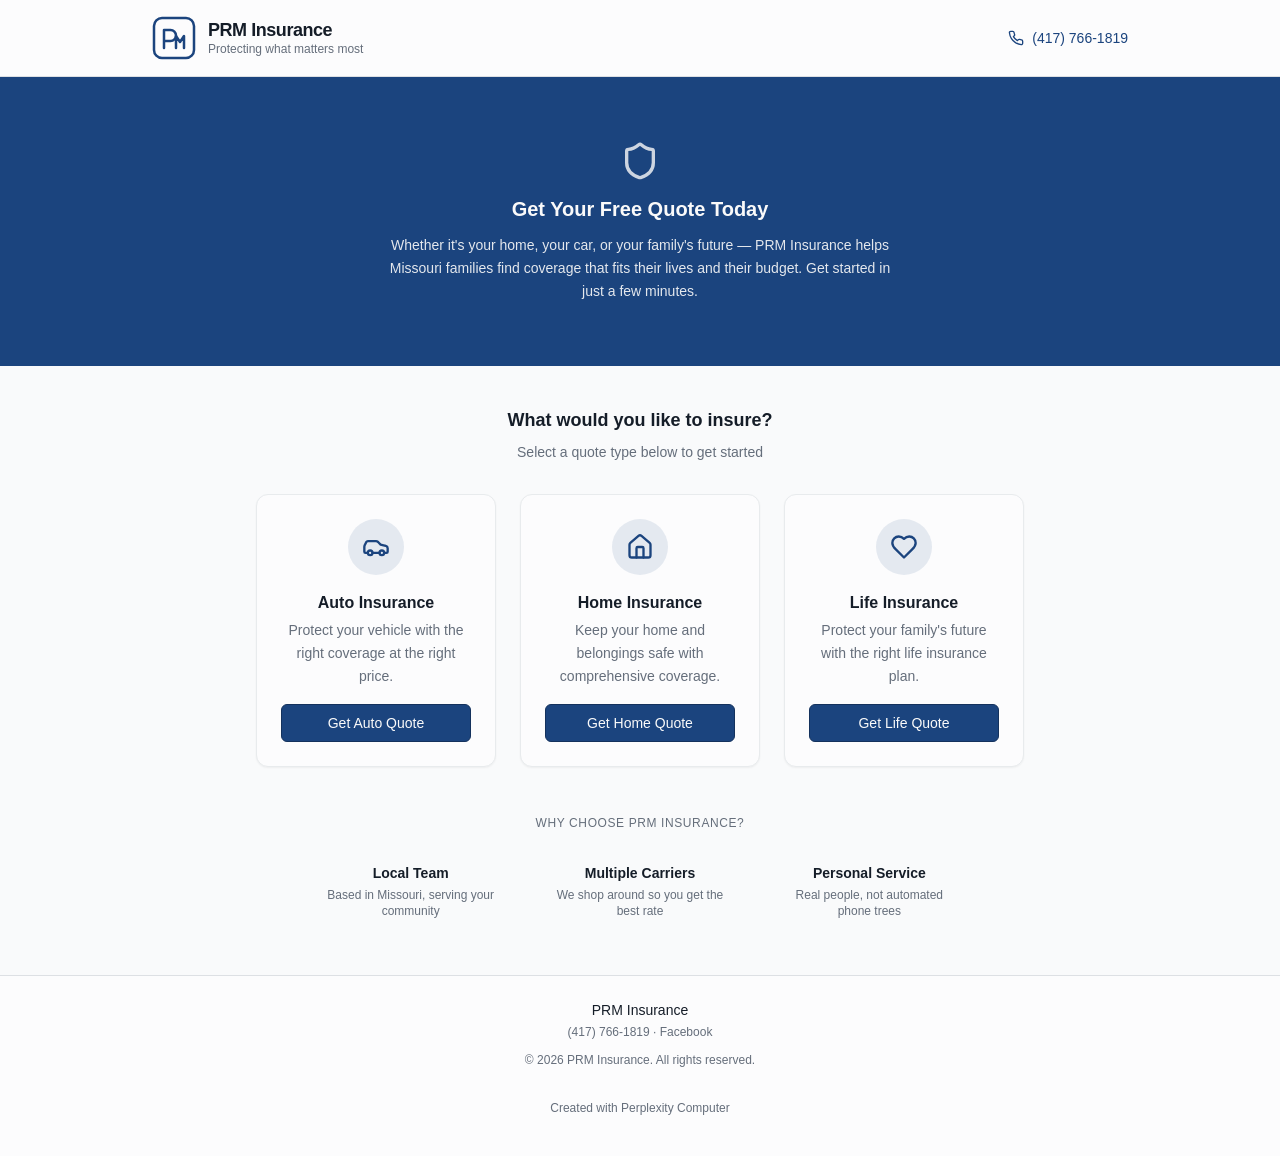
==== commit 15f35491: "Add life insurance quote form" ====
--- a/index.html
+++ b/index.html
@@ -21,7 +21,7 @@
     <link href="https://api.fontshare.com/v2/css?f[]=general-sans@300,400,500,600,700&display=swap" rel="stylesheet">
     <title>PRM Insurance — Free Home &amp; Auto Quotes</title>
     <meta name="description" content="Get a free home or auto insurance quote from PRM Insurance. Serving Missouri families and businesses with personalized coverage." />
-    <script type="module" crossorigin src="./assets/index-8YHB0bwP.js"></script>
+    <script type="module" crossorigin src="./assets/index-C6APkDpU.js"></script>
     <link rel="stylesheet" crossorigin href="./assets/index-CpZ2lRnE.css">
   </head>
   <body>
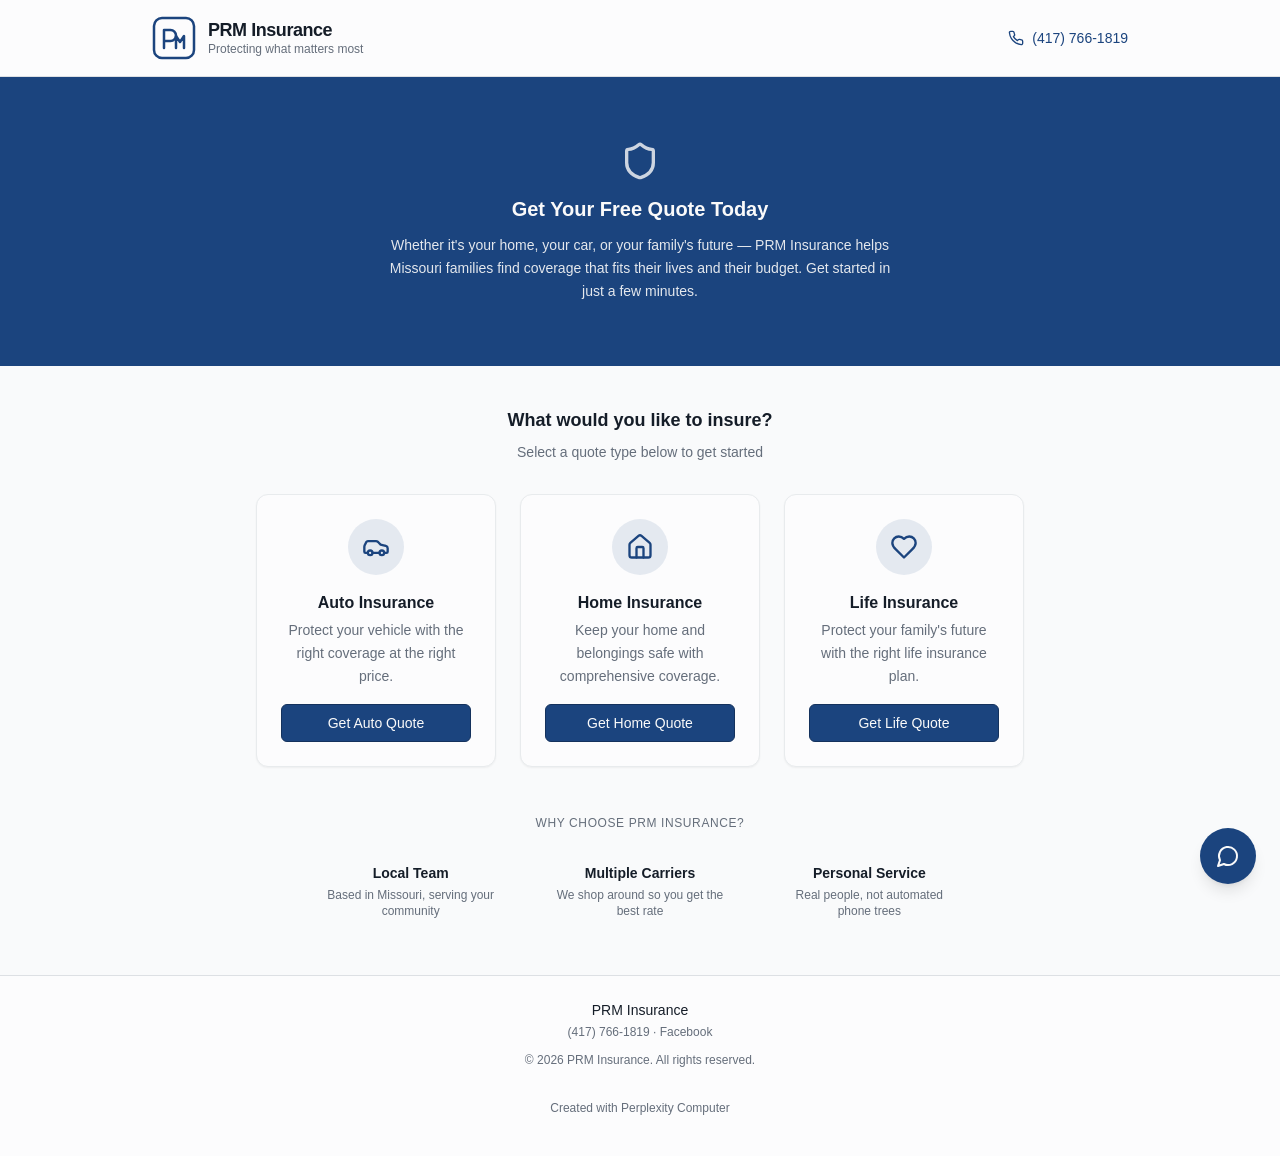
==== commit f1d7a960: "Add AI chatbot" ====
--- a/index.html
+++ b/index.html
@@ -21,8 +21,8 @@
     <link href="https://api.fontshare.com/v2/css?f[]=general-sans@300,400,500,600,700&display=swap" rel="stylesheet">
     <title>PRM Insurance — Free Home &amp; Auto Quotes</title>
     <meta name="description" content="Get a free home or auto insurance quote from PRM Insurance. Serving Missouri families and businesses with personalized coverage." />
-    <script type="module" crossorigin src="./assets/index-C6APkDpU.js"></script>
-    <link rel="stylesheet" crossorigin href="./assets/index-CpZ2lRnE.css">
+    <script type="module" crossorigin src="./assets/index-uITp8AN4.js"></script>
+    <link rel="stylesheet" crossorigin href="./assets/index-ByD0uAJs.css">
   </head>
   <body>
     <div id="root"></div>
--- a/assets/index-ByD0uAJs.css
+++ b/assets/index-ByD0uAJs.css
@@ -0,0 +1 @@
+*,:before,:after{--tw-border-spacing-x: 0;--tw-border-spacing-y: 0;--tw-translate-x: 0;--tw-translate-y: 0;--tw-rotate: 0;--tw-skew-x: 0;--tw-skew-y: 0;--tw-scale-x: 1;--tw-scale-y: 1;--tw-pan-x: ;--tw-pan-y: ;--tw-pinch-zoom: ;--tw-scroll-snap-strictness: proximity;--tw-gradient-from-position: ;--tw-gradient-via-position: ;--tw-gradient-to-position: ;--tw-ordinal: ;--tw-slashed-zero: ;--tw-numeric-figure: ;--tw-numeric-spacing: ;--tw-numeric-fraction: ;--tw-ring-inset: ;--tw-ring-offset-width: 0px;--tw-ring-offset-color: #fff;--tw-ring-color: rgb(59 130 246 / .5);--tw-ring-offset-shadow: 0 0 #0000;--tw-ring-shadow: 0 0 #0000;--tw-shadow: 0 0 #0000;--tw-shadow-colored: 0 0 #0000;--tw-blur: ;--tw-brightness: ;--tw-contrast: ;--tw-grayscale: ;--tw-hue-rotate: ;--tw-invert: ;--tw-saturate: ;--tw-sepia: ;--tw-drop-shadow: ;--tw-backdrop-blur: ;--tw-backdrop-brightness: ;--tw-backdrop-contrast: ;--tw-backdrop-grayscale: ;--tw-backdrop-hue-rotate: ;--tw-backdrop-invert: ;--tw-backdrop-opacity: ;--tw-backdrop-saturate: ;--tw-backdrop-sepia: ;--tw-contain-size: ;--tw-contain-layout: ;--tw-contain-paint: ;--tw-contain-style: }::backdrop{--tw-border-spacing-x: 0;--tw-border-spacing-y: 0;--tw-translate-x: 0;--tw-translate-y: 0;--tw-rotate: 0;--tw-skew-x: 0;--tw-skew-y: 0;--tw-scale-x: 1;--tw-scale-y: 1;--tw-pan-x: ;--tw-pan-y: ;--tw-pinch-zoom: ;--tw-scroll-snap-strictness: proximity;--tw-gradient-from-position: ;--tw-gradient-via-position: ;--tw-gradient-to-position: ;--tw-ordinal: ;--tw-slashed-zero: ;--tw-numeric-figure: ;--tw-numeric-spacing: ;--tw-numeric-fraction: ;--tw-ring-inset: ;--tw-ring-offset-width: 0px;--tw-ring-offset-color: #fff;--tw-ring-color: rgb(59 130 246 / .5);--tw-ring-offset-shadow: 0 0 #0000;--tw-ring-shadow: 0 0 #0000;--tw-shadow: 0 0 #0000;--tw-shadow-colored: 0 0 #0000;--tw-blur: ;--tw-brightness: ;--tw-contrast: ;--tw-grayscale: ;--tw-hue-rotate: ;--tw-invert: ;--tw-saturate: ;--tw-sepia: ;--tw-drop-shadow: ;--tw-backdrop-blur: ;--tw-backdrop-brightness: ;--tw-backdrop-contrast: ;--tw-backdrop-grayscale: ;--tw-backdrop-hue-rotate: ;--tw-backdrop-invert: ;--tw-backdrop-opacity: ;--tw-backdrop-saturate: ;--tw-backdrop-sepia: ;--tw-contain-size: ;--tw-contain-layout: ;--tw-contain-paint: ;--tw-contain-style: }*,:before,:after{box-sizing:border-box;border-width:0;border-style:solid;border-color:#e5e7eb}:before,:after{--tw-content: ""}html,:host{line-height:1.5;-webkit-text-size-adjust:100%;-moz-tab-size:4;-o-tab-size:4;tab-size:4;font-family:var(--font-sans);font-feature-settings:normal;font-variation-settings:normal;-webkit-tap-highlight-color:transparent}body{margin:0;line-height:inherit}hr{height:0;color:inherit;border-top-width:1px}abbr:where([title]){-webkit-text-decoration:underline dotted;text-decoration:underline dotted}h1,h2,h3,h4,h5,h6{font-size:inherit;font-weight:inherit}a{color:inherit;text-decoration:inherit}b,strong{font-weight:bolder}code,kbd,samp,pre{font-family:var(--font-mono);font-feature-settings:normal;font-variation-settings:normal;font-size:1em}small{font-size:80%}sub,sup{font-size:75%;line-height:0;position:relative;vertical-align:baseline}sub{bottom:-.25em}sup{top:-.5em}table{text-indent:0;border-color:inherit;border-collapse:collapse}button,input,optgroup,select,textarea{font-family:inherit;font-feature-settings:inherit;font-variation-settings:inherit;font-size:100%;font-weight:inherit;line-height:inherit;letter-spacing:inherit;color:inherit;margin:0;padding:0}button,select{text-transform:none}button,input:where([type=button]),input:where([type=reset]),input:where([type=submit]){-webkit-appearance:button;background-color:transparent;background-image:none}:-moz-focusring{outline:auto}:-moz-ui-invalid{box-shadow:none}progress{vertical-align:baseline}::-webkit-inner-spin-button,::-webkit-outer-spin-button{height:auto}[type=search]{-webkit-appearance:textfield;outline-offset:-2px}::-webkit-search-decoration{-webkit-appearance:none}::-webkit-file-upload-button{-webkit-appearance:button;font:inherit}summary{display:list-item}blockquote,dl,dd,h1,h2,h3,h4,h5,h6,hr,figure,p,pre{margin:0}fieldset{margin:0;padding:0}legend{padding:0}ol,ul,menu{list-style:none;margin:0;padding:0}dialog{padding:0}textarea{resize:vertical}input::-moz-placeholder,textarea::-moz-placeholder{opacity:1;color:#9ca3af}input::placeholder,textarea::placeholder{opacity:1;color:#9ca3af}button,[role=button]{cursor:pointer}:disabled{cursor:default}img,svg,video,canvas,audio,iframe,embed,object{display:block;vertical-align:middle}img,video{max-width:100%;height:auto}[hidden]:where(:not([hidden=until-found])){display:none}*{--tw-border-opacity: 1;border-color:hsl(var(--border) / var(--tw-border-opacity, 1))}body{--tw-bg-opacity: 1;background-color:hsl(var(--background) / var(--tw-bg-opacity, 1));font-family:var(--font-sans);--tw-text-opacity: 1;color:hsl(var(--foreground) / var(--tw-text-opacity, 1));-webkit-font-smoothing:antialiased;-moz-osx-font-smoothing:grayscale}.sr-only{position:absolute;width:1px;height:1px;padding:0;margin:-1px;overflow:hidden;clip:rect(0,0,0,0);white-space:nowrap;border-width:0}.pointer-events-none{pointer-events:none}.pointer-events-auto{pointer-events:auto}.visible{visibility:visible}.invisible{visibility:hidden}.fixed{position:fixed}.absolute{position:absolute}.relative{position:relative}.inset-0{inset:0}.inset-x-0{left:0;right:0}.inset-y-0{top:0;bottom:0}.-bottom-12{bottom:-3rem}.-left-12{left:-3rem}.-right-12{right:-3rem}.-top-12{top:-3rem}.bottom-0{bottom:0}.bottom-20{bottom:5rem}.bottom-4{bottom:1rem}.left-0{left:0}.left-1{left:.25rem}.left-1\/2{left:50%}.left-2{left:.5rem}.left-\[50\%\]{left:50%}.right-0{right:0}.right-1{right:.25rem}.right-2{right:.5rem}.right-3{right:.75rem}.right-4{right:1rem}.top-0{top:0}.top-1\.5{top:.375rem}.top-1\/2{top:50%}.top-2{top:.5rem}.top-3\.5{top:.875rem}.top-4{top:1rem}.top-\[1px\]{top:1px}.top-\[50\%\]{top:50%}.top-\[60\%\]{top:60%}.top-full{top:100%}.z-10{z-index:10}.z-20{z-index:20}.z-50{z-index:50}.z-\[100\]{z-index:100}.z-\[1\]{z-index:1}.col-span-2{grid-column:span 2 / span 2}.-mx-1{margin-left:-.25rem;margin-right:-.25rem}.mx-2{margin-left:.5rem;margin-right:.5rem}.mx-3\.5{margin-left:.875rem;margin-right:.875rem}.mx-4{margin-left:1rem;margin-right:1rem}.mx-auto{margin-left:auto;margin-right:auto}.my-0\.5{margin-top:.125rem;margin-bottom:.125rem}.my-1{margin-top:.25rem;margin-bottom:.25rem}.-ml-4{margin-left:-1rem}.-mt-4{margin-top:-1rem}.mb-1{margin-bottom:.25rem}.mb-2{margin-bottom:.5rem}.mb-3{margin-bottom:.75rem}.mb-4{margin-bottom:1rem}.mb-6{margin-bottom:1.5rem}.mb-8{margin-bottom:2rem}.ml-1{margin-left:.25rem}.ml-auto{margin-left:auto}.mr-2{margin-right:.5rem}.mt-1\.5{margin-top:.375rem}.mt-12{margin-top:3rem}.mt-2{margin-top:.5rem}.mt-24{margin-top:6rem}.mt-3{margin-top:.75rem}.mt-4{margin-top:1rem}.mt-6{margin-top:1.5rem}.mt-auto{margin-top:auto}.block{display:block}.flex{display:flex}.inline-flex{display:inline-flex}.table{display:table}.grid{display:grid}.hidden{display:none}.aspect-square{aspect-ratio:1 / 1}.aspect-video{aspect-ratio:16 / 9}.size-4{width:1rem;height:1rem}.h-1\.5{height:.375rem}.h-10{height:2.5rem}.h-11{height:2.75rem}.h-12{height:3rem}.h-14{height:3.5rem}.h-16{height:4rem}.h-2{height:.5rem}.h-2\.5{height:.625rem}.h-3{height:.75rem}.h-3\.5{height:.875rem}.h-4{height:1rem}.h-5{height:1.25rem}.h-6{height:1.5rem}.h-7{height:1.75rem}.h-8{height:2rem}.h-9{height:2.25rem}.h-\[1px\]{height:1px}.h-\[var\(--radix-navigation-menu-viewport-height\)\]{height:var(--radix-navigation-menu-viewport-height)}.h-\[var\(--radix-select-trigger-height\)\]{height:var(--radix-select-trigger-height)}.h-auto{height:auto}.h-full{height:100%}.h-px{height:1px}.h-svh{height:100svh}.max-h-\[--radix-context-menu-content-available-height\]{max-height:var(--radix-context-menu-content-available-height)}.max-h-\[--radix-select-content-available-height\]{max-height:var(--radix-select-content-available-height)}.max-h-\[300px\]{max-height:300px}.max-h-\[70vh\]{max-height:70vh}.max-h-\[var\(--radix-dropdown-menu-content-available-height\)\]{max-height:var(--radix-dropdown-menu-content-available-height)}.max-h-screen{max-height:100vh}.min-h-0{min-height:0px}.min-h-10{min-height:2.5rem}.min-h-8{min-height:2rem}.min-h-9{min-height:2.25rem}.min-h-\[80px\]{min-height:80px}.min-h-screen{min-height:100vh}.min-h-svh{min-height:100svh}.w-0{width:0px}.w-1{width:.25rem}.w-10{width:2.5rem}.w-11{width:2.75rem}.w-14{width:3.5rem}.w-16{width:4rem}.w-2{width:.5rem}.w-2\.5{width:.625rem}.w-3{width:.75rem}.w-3\.5{width:.875rem}.w-3\/4{width:75%}.w-4{width:1rem}.w-5{width:1.25rem}.w-6{width:1.5rem}.w-64{width:16rem}.w-7{width:1.75rem}.w-72{width:18rem}.w-8{width:2rem}.w-9{width:2.25rem}.w-\[100px\]{width:100px}.w-\[1px\]{width:1px}.w-\[calc\(100\%-2rem\)\]{width:calc(100% - 2rem)}.w-\[var\(--sidebar-width\)\]{width:var(--sidebar-width)}.w-auto{width:auto}.w-full{width:100%}.w-max{width:-moz-max-content;width:max-content}.w-px{width:1px}.min-w-0{min-width:0px}.min-w-10{min-width:2.5rem}.min-w-11{min-width:2.75rem}.min-w-5{min-width:1.25rem}.min-w-9{min-width:2.25rem}.min-w-\[12rem\]{min-width:12rem}.min-w-\[8rem\]{min-width:8rem}.min-w-\[var\(--radix-select-trigger-width\)\]{min-width:var(--radix-select-trigger-width)}.max-w-2xl{max-width:42rem}.max-w-3xl{max-width:48rem}.max-w-5xl{max-width:64rem}.max-w-\[85\%\]{max-width:85%}.max-w-\[var\(--skeleton-width\)\]{max-width:var(--skeleton-width)}.max-w-lg{max-width:32rem}.max-w-max{max-width:-moz-max-content;max-width:max-content}.max-w-md{max-width:28rem}.flex-1{flex:1 1 0%}.shrink-0{flex-shrink:0}.grow{flex-grow:1}.grow-0{flex-grow:0}.basis-full{flex-basis:100%}.caption-bottom{caption-side:bottom}.border-collapse{border-collapse:collapse}.origin-\[--radix-context-menu-content-transform-origin\]{transform-origin:var(--radix-context-menu-content-transform-origin)}.origin-\[--radix-dropdown-menu-content-transform-origin\]{transform-origin:var(--radix-dropdown-menu-content-transform-origin)}.origin-\[--radix-hover-card-content-transform-origin\]{transform-origin:var(--radix-hover-card-content-transform-origin)}.origin-\[--radix-menubar-content-transform-origin\]{transform-origin:var(--radix-menubar-content-transform-origin)}.origin-\[--radix-popover-content-transform-origin\]{transform-origin:var(--radix-popover-content-transform-origin)}.origin-\[--radix-select-content-transform-origin\]{transform-origin:var(--radix-select-content-transform-origin)}.origin-\[--radix-tooltip-content-transform-origin\]{transform-origin:var(--radix-tooltip-content-transform-origin)}.-translate-x-1\/2{--tw-translate-x: -50%;transform:translate(var(--tw-translate-x),var(--tw-translate-y)) rotate(var(--tw-rotate)) skew(var(--tw-skew-x)) skewY(var(--tw-skew-y)) scaleX(var(--tw-scale-x)) scaleY(var(--tw-scale-y))}.-translate-x-px{--tw-translate-x: -1px;transform:translate(var(--tw-translate-x),var(--tw-translate-y)) rotate(var(--tw-rotate)) skew(var(--tw-skew-x)) skewY(var(--tw-skew-y)) scaleX(var(--tw-scale-x)) scaleY(var(--tw-scale-y))}.-translate-y-1\/2{--tw-translate-y: -50%;transform:translate(var(--tw-translate-x),var(--tw-translate-y)) rotate(var(--tw-rotate)) skew(var(--tw-skew-x)) skewY(var(--tw-skew-y)) scaleX(var(--tw-scale-x)) scaleY(var(--tw-scale-y))}.translate-x-\[-50\%\]{--tw-translate-x: -50%;transform:translate(var(--tw-translate-x),var(--tw-translate-y)) rotate(var(--tw-rotate)) skew(var(--tw-skew-x)) skewY(var(--tw-skew-y)) scaleX(var(--tw-scale-x)) scaleY(var(--tw-scale-y))}.translate-x-px{--tw-translate-x: 1px;transform:translate(var(--tw-translate-x),var(--tw-translate-y)) rotate(var(--tw-rotate)) skew(var(--tw-skew-x)) skewY(var(--tw-skew-y)) scaleX(var(--tw-scale-x)) scaleY(var(--tw-scale-y))}.translate-y-\[-50\%\]{--tw-translate-y: -50%;transform:translate(var(--tw-translate-x),var(--tw-translate-y)) rotate(var(--tw-rotate)) skew(var(--tw-skew-x)) skewY(var(--tw-skew-y)) scaleX(var(--tw-scale-x)) scaleY(var(--tw-scale-y))}.rotate-45{--tw-rotate: 45deg;transform:translate(var(--tw-translate-x),var(--tw-translate-y)) rotate(var(--tw-rotate)) skew(var(--tw-skew-x)) skewY(var(--tw-skew-y)) scaleX(var(--tw-scale-x)) scaleY(var(--tw-scale-y))}.rotate-90{--tw-rotate: 90deg;transform:translate(var(--tw-translate-x),var(--tw-translate-y)) rotate(var(--tw-rotate)) skew(var(--tw-skew-x)) skewY(var(--tw-skew-y)) scaleX(var(--tw-scale-x)) scaleY(var(--tw-scale-y))}.transform{transform:translate(var(--tw-translate-x),var(--tw-translate-y)) rotate(var(--tw-rotate)) skew(var(--tw-skew-x)) skewY(var(--tw-skew-y)) scaleX(var(--tw-scale-x)) scaleY(var(--tw-scale-y))}@keyframes bounce{0%,to{transform:translateY(-25%);animation-timing-function:cubic-bezier(.8,0,1,1)}50%{transform:none;animation-timing-function:cubic-bezier(0,0,.2,1)}}.animate-bounce{animation:bounce 1s infinite}@keyframes pulse{50%{opacity:.5}}.animate-pulse{animation:pulse 2s cubic-bezier(.4,0,.6,1) infinite}@keyframes spin{to{transform:rotate(360deg)}}.animate-spin{animation:spin 1s linear infinite}.cursor-default{cursor:default}.cursor-pointer{cursor:pointer}.touch-none{touch-action:none}.select-none{-webkit-user-select:none;-moz-user-select:none;user-select:none}.list-none{list-style-type:none}.grid-cols-1{grid-template-columns:repeat(1,minmax(0,1fr))}.grid-cols-2{grid-template-columns:repeat(2,minmax(0,1fr))}.flex-row{flex-direction:row}.flex-col{flex-direction:column}.flex-col-reverse{flex-direction:column-reverse}.flex-wrap{flex-wrap:wrap}.items-start{align-items:flex-start}.items-end{align-items:flex-end}.items-center{align-items:center}.items-stretch{align-items:stretch}.justify-start{justify-content:flex-start}.justify-end{justify-content:flex-end}.justify-center{justify-content:center}.justify-between{justify-content:space-between}.gap-1{gap:.25rem}.gap-1\.5{gap:.375rem}.gap-2{gap:.5rem}.gap-3{gap:.75rem}.gap-4{gap:1rem}.gap-6{gap:1.5rem}.space-x-1>:not([hidden])~:not([hidden]){--tw-space-x-reverse: 0;margin-right:calc(.25rem * var(--tw-space-x-reverse));margin-left:calc(.25rem * calc(1 - var(--tw-space-x-reverse)))}.space-x-4>:not([hidden])~:not([hidden]){--tw-space-x-reverse: 0;margin-right:calc(1rem * var(--tw-space-x-reverse));margin-left:calc(1rem * calc(1 - var(--tw-space-x-reverse)))}.space-y-1>:not([hidden])~:not([hidden]){--tw-space-y-reverse: 0;margin-top:calc(.25rem * calc(1 - var(--tw-space-y-reverse)));margin-bottom:calc(.25rem * var(--tw-space-y-reverse))}.space-y-1\.5>:not([hidden])~:not([hidden]){--tw-space-y-reverse: 0;margin-top:calc(.375rem * calc(1 - var(--tw-space-y-reverse)));margin-bottom:calc(.375rem * var(--tw-space-y-reverse))}.space-y-2>:not([hidden])~:not([hidden]){--tw-space-y-reverse: 0;margin-top:calc(.5rem * calc(1 - var(--tw-space-y-reverse)));margin-bottom:calc(.5rem * var(--tw-space-y-reverse))}.space-y-3>:not([hidden])~:not([hidden]){--tw-space-y-reverse: 0;margin-top:calc(.75rem * calc(1 - var(--tw-space-y-reverse)));margin-bottom:calc(.75rem * var(--tw-space-y-reverse))}.space-y-4>:not([hidden])~:not([hidden]){--tw-space-y-reverse: 0;margin-top:calc(1rem * calc(1 - var(--tw-space-y-reverse)));margin-bottom:calc(1rem * var(--tw-space-y-reverse))}.overflow-auto{overflow:auto}.overflow-hidden{overflow:hidden}.overflow-y-auto{overflow-y:auto}.overflow-x-hidden{overflow-x:hidden}.whitespace-nowrap{white-space:nowrap}.break-words{overflow-wrap:break-word}.rounded-2xl{border-radius:1rem}.rounded-\[2px\]{border-radius:2px}.rounded-\[inherit\]{border-radius:inherit}.rounded-full{border-radius:9999px}.rounded-lg{border-radius:.5625rem}.rounded-md{border-radius:.375rem}.rounded-sm{border-radius:.1875rem}.rounded-xl{border-radius:.75rem}.rounded-t-\[10px\]{border-top-left-radius:10px;border-top-right-radius:10px}.rounded-bl-md{border-bottom-left-radius:.375rem}.rounded-br-md{border-bottom-right-radius:.375rem}.rounded-tl-sm{border-top-left-radius:.1875rem}.border{border-width:1px}.border-2{border-width:2px}.border-\[1\.5px\]{border-width:1.5px}.border-y{border-top-width:1px;border-bottom-width:1px}.border-b{border-bottom-width:1px}.border-l{border-left-width:1px}.border-r{border-right-width:1px}.border-t{border-top-width:1px}.border-dashed{border-style:dashed}.border-\[--color-border\]{border-color:var(--color-border)}.border-border{--tw-border-opacity: 1;border-color:hsl(var(--border) / var(--tw-border-opacity, 1))}.border-border\/50{border-color:hsl(var(--border) / .5)}.border-card-border{--tw-border-opacity: 1;border-color:hsl(var(--card-border) / var(--tw-border-opacity, 1))}.border-destructive{--tw-border-opacity: 1;border-color:hsl(var(--destructive) / var(--tw-border-opacity, 1))}.border-destructive-border{border-color:var(--destructive-border)}.border-destructive\/50{border-color:hsl(var(--destructive) / .5)}.border-input{--tw-border-opacity: 1;border-color:hsl(var(--input) / var(--tw-border-opacity, 1))}.border-primary{--tw-border-opacity: 1;border-color:hsl(var(--primary) / var(--tw-border-opacity, 1))}.border-primary-border{border-color:var(--primary-border)}.border-secondary-border{border-color:var(--secondary-border)}.border-sidebar-border{--tw-border-opacity: 1;border-color:hsl(var(--sidebar-border) / var(--tw-border-opacity, 1))}.border-transparent{border-color:transparent}.border-l-transparent{border-left-color:transparent}.border-t-transparent{border-top-color:transparent}.bg-\[--color-bg\]{background-color:var(--color-bg)}.bg-accent{--tw-bg-opacity: 1;background-color:hsl(var(--accent) / var(--tw-bg-opacity, 1))}.bg-background{--tw-bg-opacity: 1;background-color:hsl(var(--background) / var(--tw-bg-opacity, 1))}.bg-black\/80{background-color:#000c}.bg-border{--tw-bg-opacity: 1;background-color:hsl(var(--border) / var(--tw-bg-opacity, 1))}.bg-card{--tw-bg-opacity: 1;background-color:hsl(var(--card) / var(--tw-bg-opacity, 1))}.bg-destructive{--tw-bg-opacity: 1;background-color:hsl(var(--destructive) / var(--tw-bg-opacity, 1))}.bg-foreground{--tw-bg-opacity: 1;background-color:hsl(var(--foreground) / var(--tw-bg-opacity, 1))}.bg-gray-50{--tw-bg-opacity: 1;background-color:rgb(249 250 251 / var(--tw-bg-opacity, 1))}.bg-muted{--tw-bg-opacity: 1;background-color:hsl(var(--muted) / var(--tw-bg-opacity, 1))}.bg-muted-foreground\/40{background-color:hsl(var(--muted-foreground) / .4)}.bg-muted\/50{background-color:hsl(var(--muted) / .5)}.bg-popover{--tw-bg-opacity: 1;background-color:hsl(var(--popover) / var(--tw-bg-opacity, 1))}.bg-primary{--tw-bg-opacity: 1;background-color:hsl(var(--primary) / var(--tw-bg-opacity, 1))}.bg-primary\/10{background-color:hsl(var(--primary) / .1)}.bg-primary\/15{background-color:hsl(var(--primary) / .15)}.bg-secondary{--tw-bg-opacity: 1;background-color:hsl(var(--secondary) / var(--tw-bg-opacity, 1))}.bg-sidebar{--tw-bg-opacity: 1;background-color:hsl(var(--sidebar) / var(--tw-bg-opacity, 1))}.bg-sidebar-border{--tw-bg-opacity: 1;background-color:hsl(var(--sidebar-border) / var(--tw-bg-opacity, 1))}.bg-transparent{background-color:transparent}.bg-white\/20{background-color:#fff3}.fill-current{fill:currentColor}.p-0{padding:0}.p-1{padding:.25rem}.p-2{padding:.5rem}.p-3{padding:.75rem}.p-4{padding:1rem}.p-6{padding:1.5rem}.p-\[1px\]{padding:1px}.px-1{padding-left:.25rem;padding-right:.25rem}.px-2{padding-left:.5rem;padding-right:.5rem}.px-2\.5{padding-left:.625rem;padding-right:.625rem}.px-3{padding-left:.75rem;padding-right:.75rem}.px-3\.5{padding-left:.875rem;padding-right:.875rem}.px-4{padding-left:1rem;padding-right:1rem}.px-5{padding-left:1.25rem;padding-right:1.25rem}.px-8{padding-left:2rem;padding-right:2rem}.py-0\.5{padding-top:.125rem;padding-bottom:.125rem}.py-1{padding-top:.25rem;padding-bottom:.25rem}.py-1\.5{padding-top:.375rem;padding-bottom:.375rem}.py-10{padding-top:2.5rem;padding-bottom:2.5rem}.py-12{padding-top:3rem;padding-bottom:3rem}.py-2{padding-top:.5rem;padding-bottom:.5rem}.py-2\.5{padding-top:.625rem;padding-bottom:.625rem}.py-3{padding-top:.75rem;padding-bottom:.75rem}.py-4{padding-top:1rem;padding-bottom:1rem}.py-6{padding-top:1.5rem;padding-bottom:1.5rem}.py-8{padding-top:2rem;padding-bottom:2rem}.pb-3{padding-bottom:.75rem}.pb-4{padding-bottom:1rem}.pl-2\.5{padding-left:.625rem}.pl-4{padding-left:1rem}.pl-8{padding-left:2rem}.pr-2{padding-right:.5rem}.pr-2\.5{padding-right:.625rem}.pr-8{padding-right:2rem}.pt-0{padding-top:0}.pt-1{padding-top:.25rem}.pt-3{padding-top:.75rem}.pt-4{padding-top:1rem}.pt-6{padding-top:1.5rem}.text-left{text-align:left}.text-center{text-align:center}.align-middle{vertical-align:middle}.font-mono{font-family:var(--font-mono)}.text-2xl{font-size:1.5rem;line-height:2rem}.text-\[0\.8rem\]{font-size:.8rem}.text-\[10px\]{font-size:10px}.text-base{font-size:1rem;line-height:1.5rem}.text-lg{font-size:1.125rem;line-height:1.75rem}.text-sm{font-size:.875rem;line-height:1.25rem}.text-xl{font-size:1.25rem;line-height:1.75rem}.text-xs{font-size:.75rem;line-height:1rem}.font-bold{font-weight:700}.font-medium{font-weight:500}.font-normal{font-weight:400}.font-semibold{font-weight:600}.uppercase{text-transform:uppercase}.tabular-nums{--tw-numeric-spacing: tabular-nums;font-variant-numeric:var(--tw-ordinal) var(--tw-slashed-zero) var(--tw-numeric-figure) var(--tw-numeric-spacing) var(--tw-numeric-fraction)}.leading-none{line-height:1}.leading-relaxed{line-height:1.625}.leading-tight{line-height:1.25}.tracking-tight{letter-spacing:-.025em}.tracking-wider{letter-spacing:.05em}.tracking-widest{letter-spacing:.1em}.text-accent-foreground{--tw-text-opacity: 1;color:hsl(var(--accent-foreground) / var(--tw-text-opacity, 1))}.text-card-foreground{--tw-text-opacity: 1;color:hsl(var(--card-foreground) / var(--tw-text-opacity, 1))}.text-current{color:currentColor}.text-destructive{--tw-text-opacity: 1;color:hsl(var(--destructive) / var(--tw-text-opacity, 1))}.text-destructive-foreground{--tw-text-opacity: 1;color:hsl(var(--destructive-foreground) / var(--tw-text-opacity, 1))}.text-foreground{--tw-text-opacity: 1;color:hsl(var(--foreground) / var(--tw-text-opacity, 1))}.text-foreground\/50{color:hsl(var(--foreground) / .5)}.text-gray-600{--tw-text-opacity: 1;color:rgb(75 85 99 / var(--tw-text-opacity, 1))}.text-gray-900{--tw-text-opacity: 1;color:rgb(17 24 39 / var(--tw-text-opacity, 1))}.text-green-600{--tw-text-opacity: 1;color:rgb(22 163 74 / var(--tw-text-opacity, 1))}.text-muted-foreground{--tw-text-opacity: 1;color:hsl(var(--muted-foreground) / var(--tw-text-opacity, 1))}.text-popover-foreground{--tw-text-opacity: 1;color:hsl(var(--popover-foreground) / var(--tw-text-opacity, 1))}.text-primary{--tw-text-opacity: 1;color:hsl(var(--primary) / var(--tw-text-opacity, 1))}.text-primary-foreground{--tw-text-opacity: 1;color:hsl(var(--primary-foreground) / var(--tw-text-opacity, 1))}.text-red-500{--tw-text-opacity: 1;color:rgb(239 68 68 / var(--tw-text-opacity, 1))}.text-secondary-foreground{--tw-text-opacity: 1;color:hsl(var(--secondary-foreground) / var(--tw-text-opacity, 1))}.text-sidebar-foreground{--tw-text-opacity: 1;color:hsl(var(--sidebar-foreground) / var(--tw-text-opacity, 1))}.text-sidebar-foreground\/70{color:hsl(var(--sidebar-foreground) / .7)}.underline{text-decoration-line:underline}.underline-offset-2{text-underline-offset:2px}.opacity-0{opacity:0}.opacity-50{opacity:.5}.opacity-60{opacity:.6}.opacity-70{opacity:.7}.opacity-80{opacity:.8}.opacity-90{opacity:.9}.shadow-2xl{--tw-shadow: 0 25px 50px -12px rgb(0 0 0 / .25);--tw-shadow-colored: 0 25px 50px -12px var(--tw-shadow-color);box-shadow:var(--tw-ring-offset-shadow, 0 0 #0000),var(--tw-ring-shadow, 0 0 #0000),var(--tw-shadow)}.shadow-\[0_0_0_1px_hsl\(var\(--sidebar-border\)\)\]{--tw-shadow: 0 0 0 1px hsl(var(--sidebar-border));--tw-shadow-colored: 0 0 0 1px var(--tw-shadow-color);box-shadow:var(--tw-ring-offset-shadow, 0 0 #0000),var(--tw-ring-shadow, 0 0 #0000),var(--tw-shadow)}.shadow-lg{--tw-shadow: 0 10px 15px -3px rgb(0 0 0 / .1), 0 4px 6px -4px rgb(0 0 0 / .1);--tw-shadow-colored: 0 10px 15px -3px var(--tw-shadow-color), 0 4px 6px -4px var(--tw-shadow-color);box-shadow:var(--tw-ring-offset-shadow, 0 0 #0000),var(--tw-ring-shadow, 0 0 #0000),var(--tw-shadow)}.shadow-md{--tw-shadow: 0 4px 6px -1px rgb(0 0 0 / .1), 0 2px 4px -2px rgb(0 0 0 / .1);--tw-shadow-colored: 0 4px 6px -1px var(--tw-shadow-color), 0 2px 4px -2px var(--tw-shadow-color);box-shadow:var(--tw-ring-offset-shadow, 0 0 #0000),var(--tw-ring-shadow, 0 0 #0000),var(--tw-shadow)}.shadow-none{--tw-shadow: 0 0 #0000;--tw-shadow-colored: 0 0 #0000;box-shadow:var(--tw-ring-offset-shadow, 0 0 #0000),var(--tw-ring-shadow, 0 0 #0000),var(--tw-shadow)}.shadow-sm{--tw-shadow: 0 1px 2px 0 rgb(0 0 0 / .05);--tw-shadow-colored: 0 1px 2px 0 var(--tw-shadow-color);box-shadow:var(--tw-ring-offset-shadow, 0 0 #0000),var(--tw-ring-shadow, 0 0 #0000),var(--tw-shadow)}.shadow-xl{--tw-shadow: 0 20px 25px -5px rgb(0 0 0 / .1), 0 8px 10px -6px rgb(0 0 0 / .1);--tw-shadow-colored: 0 20px 25px -5px var(--tw-shadow-color), 0 8px 10px -6px var(--tw-shadow-color);box-shadow:var(--tw-ring-offset-shadow, 0 0 #0000),var(--tw-ring-shadow, 0 0 #0000),var(--tw-shadow)}.outline-none{outline:2px solid transparent;outline-offset:2px}.outline{outline-style:solid}.outline-2{outline-width:2px}.outline-offset-2{outline-offset:2px}.outline-transparent{outline-color:transparent}.ring-0{--tw-ring-offset-shadow: var(--tw-ring-inset) 0 0 0 var(--tw-ring-offset-width) var(--tw-ring-offset-color);--tw-ring-shadow: var(--tw-ring-inset) 0 0 0 calc(0px + var(--tw-ring-offset-width)) var(--tw-ring-color);box-shadow:var(--tw-ring-offset-shadow),var(--tw-ring-shadow),var(--tw-shadow, 0 0 #0000)}.ring-2{--tw-ring-offset-shadow: var(--tw-ring-inset) 0 0 0 var(--tw-ring-offset-width) var(--tw-ring-offset-color);--tw-ring-shadow: var(--tw-ring-inset) 0 0 0 calc(2px + var(--tw-ring-offset-width)) var(--tw-ring-color);box-shadow:var(--tw-ring-offset-shadow),var(--tw-ring-shadow),var(--tw-shadow, 0 0 #0000)}.ring-ring{--tw-ring-opacity: 1;--tw-ring-color: hsl(var(--ring) / var(--tw-ring-opacity, 1))}.ring-sidebar-ring{--tw-ring-opacity: 1;--tw-ring-color: hsl(var(--sidebar-ring) / var(--tw-ring-opacity, 1))}.ring-offset-background{--tw-ring-offset-color: hsl(var(--background) / 1)}.filter{filter:var(--tw-blur) var(--tw-brightness) var(--tw-contrast) var(--tw-grayscale) var(--tw-hue-rotate) var(--tw-invert) var(--tw-saturate) var(--tw-sepia) var(--tw-drop-shadow)}.transition{transition-property:color,background-color,border-color,text-decoration-color,fill,stroke,opacity,box-shadow,transform,filter,backdrop-filter;transition-timing-function:cubic-bezier(.4,0,.2,1);transition-duration:.15s}.transition-\[left\,right\,width\]{transition-property:left,right,width;transition-timing-function:cubic-bezier(.4,0,.2,1);transition-duration:.15s}.transition-\[margin\,opacity\]{transition-property:margin,opacity;transition-timing-function:cubic-bezier(.4,0,.2,1);transition-duration:.15s}.transition-\[width\,height\,padding\]{transition-property:width,height,padding;transition-timing-function:cubic-bezier(.4,0,.2,1);transition-duration:.15s}.transition-\[width\]{transition-property:width;transition-timing-function:cubic-bezier(.4,0,.2,1);transition-duration:.15s}.transition-all{transition-property:all;transition-timing-function:cubic-bezier(.4,0,.2,1);transition-duration:.15s}.transition-colors{transition-property:color,background-color,border-color,text-decoration-color,fill,stroke;transition-timing-function:cubic-bezier(.4,0,.2,1);transition-duration:.15s}.transition-opacity{transition-property:opacity;transition-timing-function:cubic-bezier(.4,0,.2,1);transition-duration:.15s}.transition-transform{transition-property:transform;transition-timing-function:cubic-bezier(.4,0,.2,1);transition-duration:.15s}.duration-1000{transition-duration:1s}.duration-200{transition-duration:.2s}.ease-in-out{transition-timing-function:cubic-bezier(.4,0,.2,1)}.ease-linear{transition-timing-function:linear}@keyframes enter{0%{opacity:var(--tw-enter-opacity, 1);transform:translate3d(var(--tw-enter-translate-x, 0),var(--tw-enter-translate-y, 0),0) scale3d(var(--tw-enter-scale, 1),var(--tw-enter-scale, 1),var(--tw-enter-scale, 1)) rotate(var(--tw-enter-rotate, 0))}}@keyframes exit{to{opacity:var(--tw-exit-opacity, 1);transform:translate3d(var(--tw-exit-translate-x, 0),var(--tw-exit-translate-y, 0),0) scale3d(var(--tw-exit-scale, 1),var(--tw-exit-scale, 1),var(--tw-exit-scale, 1)) rotate(var(--tw-exit-rotate, 0))}}.animate-in{animation-name:enter;animation-duration:.15s;--tw-enter-opacity: initial;--tw-enter-scale: initial;--tw-enter-rotate: initial;--tw-enter-translate-x: initial;--tw-enter-translate-y: initial}.fade-in-0{--tw-enter-opacity: 0}.fade-in-80{--tw-enter-opacity: .8}.zoom-in-95{--tw-enter-scale: .95}.duration-1000{animation-duration:1s}.duration-200{animation-duration:.2s}.ease-in-out{animation-timing-function:cubic-bezier(.4,0,.2,1)}.ease-linear{animation-timing-function:linear}input[type=search]::-webkit-search-cancel-button{display:none}[contenteditable][data-placeholder]:empty:before{content:attr(data-placeholder);color:hsl(var(--muted-foreground));pointer-events:none}.border.toggle-elevate:before{inset:-1px}.hover-elevate:not(.no-default-hover-elevate),.active-elevate:not(.no-default-active-elevate),.hover-elevate-2:not(.no-default-hover-elevate),.active-elevate-2:not(.no-default-active-elevate){position:relative;z-index:0}.hover-elevate:not(.no-default-hover-elevate):after,.active-elevate:not(.no-default-active-elevate):after,.hover-elevate-2:not(.no-default-hover-elevate):after,.active-elevate-2:not(.no-default-active-elevate):after{content:"";pointer-events:none;position:absolute;inset:0;border-radius:inherit;z-index:999}.hover-elevate:hover:not(.no-default-hover-elevate):after,.active-elevate:active:not(.no-default-active-elevate):after{background-color:var(--elevate-1)}.hover-elevate-2:hover:not(.no-default-hover-elevate):after,.active-elevate-2:active:not(.no-default-active-elevate):after{background-color:var(--elevate-2)}.border.hover-elevate:not(.no-hover-interaction-elevate):after,.border.active-elevate:not(.no-active-interaction-elevate):after,.border.hover-elevate-2:not(.no-hover-interaction-elevate):after,.border.active-elevate-2:not(.no-active-interaction-elevate):after{inset:-1px}.\[border-color\:var\(--badge-outline\)\]{border-color:var(--badge-outline)}.\[border-color\:var\(--button-outline\)\]{border-color:var(--button-outline)}:root{--button-outline: rgba(0,0,0, .1);--badge-outline: rgba(0,0,0, .05);--opaque-button-border-intensity: -8;--elevate-1: rgba(0,0,0, .03);--elevate-2: rgba(0,0,0, .08);--background: 210 20% 98%;--foreground: 215 30% 12%;--border: 210 12% 88%;--card: 210 20% 99%;--card-foreground: 215 30% 12%;--card-border: 210 12% 92%;--sidebar: 210 18% 96%;--sidebar-foreground: 215 30% 12%;--sidebar-border: 210 12% 90%;--sidebar-primary: 215 65% 30%;--sidebar-primary-foreground: 0 0% 98%;--sidebar-accent: 210 14% 88%;--sidebar-accent-foreground: 215 30% 12%;--sidebar-ring: 215 65% 30%;--popover: 210 18% 96%;--popover-foreground: 215 30% 12%;--popover-border: 210 12% 88%;--primary: 215 65% 30%;--primary-foreground: 0 0% 98%;--secondary: 210 14% 91%;--secondary-foreground: 215 30% 12%;--muted: 210 12% 92%;--muted-foreground: 215 10% 44%;--accent: 215 20% 91%;--accent-foreground: 215 30% 12%;--destructive: 0 72% 45%;--destructive-foreground: 0 0% 98%;--input: 210 12% 76%;--ring: 215 65% 30%;--chart-1: 215 65% 30%;--chart-2: 185 55% 35%;--chart-3: 140 40% 38%;--chart-4: 35 80% 52%;--chart-5: 15 75% 50%;--font-sans: "General Sans", "Inter", sans-serif;--font-serif: Georgia, serif;--font-mono: Menlo, monospace;--radius: .5rem;--shadow-2xs: 0px 2px 0px 0px hsl(0 0% 0% / 0);--shadow-xs: 0px 2px 0px 0px hsl(0 0% 0% / 0);--shadow-sm: 0px 2px 0px 0px hsl(0 0% 0% / 0), 0px 1px 2px -1px hsl(0 0% 0% / 0);--shadow: 0px 2px 0px 0px hsl(0 0% 0% / 0), 0px 1px 2px -1px hsl(0 0% 0% / 0);--shadow-md: 0px 2px 0px 0px hsl(0 0% 0% / 0), 0px 2px 4px -1px hsl(0 0% 0% / 0);--shadow-lg: 0px 2px 0px 0px hsl(0 0% 0% / 0), 0px 4px 6px -1px hsl(0 0% 0% / 0);--shadow-xl: 0px 2px 0px 0px hsl(0 0% 0% / 0), 0px 8px 10px -1px hsl(0 0% 0% / 0);--shadow-2xl: 0px 2px 0px 0px hsl(0 0% 0% / 0);--tracking-normal: 0em;--spacing: .25rem;--sidebar-primary-border: hsl(var(--sidebar-primary));--sidebar-primary-border: hsl(from hsl(var(--sidebar-primary)) h s calc(l + var(--opaque-button-border-intensity)) / alpha);--sidebar-accent-border: hsl(var(--sidebar-accent));--sidebar-accent-border: hsl(from hsl(var(--sidebar-accent)) h s calc(l + var(--opaque-button-border-intensity)) / alpha);--primary-border: hsl(var(--primary));--primary-border: hsl(from hsl(var(--primary)) h s calc(l + var(--opaque-button-border-intensity)) / alpha);--secondary-border: hsl(var(--secondary));--secondary-border: hsl(from hsl(var(--secondary)) h s calc(l + var(--opaque-button-border-intensity)) / alpha);--muted-border: hsl(var(--muted));--muted-border: hsl(from hsl(var(--muted)) h s calc(l + var(--opaque-button-border-intensity)) / alpha);--accent-border: hsl(var(--accent));--accent-border: hsl(from hsl(var(--accent)) h s calc(l + var(--opaque-button-border-intensity)) / alpha);--destructive-border: hsl(var(--destructive));--destructive-border: hsl(from hsl(var(--destructive)) h s calc(l + var(--opaque-button-border-intensity)) / alpha)}.dark{--button-outline: rgba(255,255,255, .1);--badge-outline: rgba(255,255,255, .05);--opaque-button-border-intensity: 9;--elevate-1: rgba(255,255,255, .04);--elevate-2: rgba(255,255,255, .09);--background: 215 25% 8%;--foreground: 210 15% 95%;--border: 215 15% 18%;--card: 215 22% 10%;--card-foreground: 210 15% 95%;--card-border: 215 15% 15%;--sidebar: 215 22% 12%;--sidebar-foreground: 210 15% 95%;--sidebar-border: 215 15% 17%;--sidebar-primary: 210 55% 55%;--sidebar-primary-foreground: 0 0% 98%;--sidebar-accent: 215 15% 18%;--sidebar-accent-foreground: 210 15% 95%;--sidebar-ring: 210 55% 55%;--popover: 215 22% 13%;--popover-foreground: 210 15% 95%;--popover-border: 215 15% 19%;--primary: 210 55% 55%;--primary-foreground: 0 0% 98%;--secondary: 215 15% 20%;--secondary-foreground: 210 15% 95%;--muted: 215 12% 21%;--muted-foreground: 210 10% 60%;--accent: 215 12% 19%;--accent-foreground: 210 15% 95%;--destructive: 0 72% 45%;--destructive-foreground: 0 0% 98%;--input: 215 12% 28%;--ring: 210 55% 55%;--chart-1: 210 55% 55%;--chart-2: 185 45% 50%;--chart-3: 140 40% 50%;--chart-4: 35 75% 60%;--chart-5: 15 70% 58%;--shadow-2xs: 0px 2px 0px 0px hsl(0 0% 0% / 0);--shadow-xs: 0px 2px 0px 0px hsl(0 0% 0% / 0);--shadow-sm: 0px 2px 0px 0px hsl(0 0% 0% / 0), 0px 1px 2px -1px hsl(0 0% 0% / 0);--shadow: 0px 2px 0px 0px hsl(0 0% 0% / 0), 0px 1px 2px -1px hsl(0 0% 0% / 0);--shadow-md: 0px 2px 0px 0px hsl(0 0% 0% / 0), 0px 2px 4px -1px hsl(0 0% 0% / 0);--shadow-lg: 0px 2px 0px 0px hsl(0 0% 0% / 0), 0px 4px 6px -1px hsl(0 0% 0% / 0);--shadow-xl: 0px 2px 0px 0px hsl(0 0% 0% / 0), 0px 8px 10px -1px hsl(0 0% 0% / 0);--shadow-2xl: 0px 2px 0px 0px hsl(0 0% 0% / 0);--sidebar-primary-border: hsl(var(--sidebar-primary));--sidebar-primary-border: hsl(from hsl(var(--sidebar-primary)) h s calc(l + var(--opaque-button-border-intensity)) / alpha);--sidebar-accent-border: hsl(var(--sidebar-accent));--sidebar-accent-border: hsl(from hsl(var(--sidebar-accent)) h s calc(l + var(--opaque-button-border-intensity)) / alpha);--primary-border: hsl(var(--primary));--primary-border: hsl(from hsl(var(--primary)) h s calc(l + var(--opaque-button-border-intensity)) / alpha);--secondary-border: hsl(var(--secondary));--secondary-border: hsl(from hsl(var(--secondary)) h s calc(l + var(--opaque-button-border-intensity)) / alpha);--muted-border: hsl(var(--muted));--muted-border: hsl(from hsl(var(--muted)) h s calc(l + var(--opaque-button-border-intensity)) / alpha);--accent-border: hsl(var(--accent));--accent-border: hsl(from hsl(var(--accent)) h s calc(l + var(--opaque-button-border-intensity)) / alpha);--destructive-border: hsl(var(--destructive));--destructive-border: hsl(from hsl(var(--destructive)) h s calc(l + var(--opaque-button-border-intensity)) / alpha)}.file\:border-0::file-selector-button{border-width:0px}.file\:bg-transparent::file-selector-button{background-color:transparent}.file\:text-sm::file-selector-button{font-size:.875rem;line-height:1.25rem}.file\:font-medium::file-selector-button{font-weight:500}.file\:text-foreground::file-selector-button{--tw-text-opacity: 1;color:hsl(var(--foreground) / var(--tw-text-opacity, 1))}.placeholder\:text-muted-foreground::-moz-placeholder{--tw-text-opacity: 1;color:hsl(var(--muted-foreground) / var(--tw-text-opacity, 1))}.placeholder\:text-muted-foreground::placeholder{--tw-text-opacity: 1;color:hsl(var(--muted-foreground) / var(--tw-text-opacity, 1))}.after\:pointer-events-none:after{content:var(--tw-content);pointer-events:none}.after\:absolute:after{content:var(--tw-content);position:absolute}.after\:-inset-2:after{content:var(--tw-content);inset:-.5rem}.after\:inset-0:after{content:var(--tw-content);inset:0}.after\:inset-y-0:after{content:var(--tw-content);top:0;bottom:0}.after\:left-1\/2:after{content:var(--tw-content);left:50%}.after\:block:after{content:var(--tw-content);display:block}.after\:w-1:after{content:var(--tw-content);width:.25rem}.after\:w-\[2px\]:after{content:var(--tw-content);width:2px}.after\:-translate-x-1\/2:after{content:var(--tw-content);--tw-translate-x: -50%;transform:translate(var(--tw-translate-x),var(--tw-translate-y)) rotate(var(--tw-rotate)) skew(var(--tw-skew-x)) skewY(var(--tw-skew-y)) scaleX(var(--tw-scale-x)) scaleY(var(--tw-scale-y))}.after\:rounded-full:after{content:var(--tw-content);border-radius:9999px}.after\:border:after{content:var(--tw-content);border-width:1px}.after\:border-black\/10:after{content:var(--tw-content);border-color:#0000001a}.after\:content-\[\'\'\]:after{--tw-content: "";content:var(--tw-content)}.after\:border.toggle-elevate:after:before{content:var(--tw-content);inset:-1px}.after\:border.hover-elevate:not(.no-hover-interaction-elevate):after:after,.after\:border.active-elevate:not(.no-active-interaction-elevate):after:after,.after\:border.hover-elevate-2:not(.no-hover-interaction-elevate):after:after,.after\:border.active-elevate-2:not(.no-active-interaction-elevate):after:after{content:var(--tw-content);inset:-1px}.first\:rounded-l-md:first-child{border-top-left-radius:.375rem;border-bottom-left-radius:.375rem}.first\:border-l:first-child{border-left-width:1px}.last\:rounded-r-md:last-child{border-top-right-radius:.375rem;border-bottom-right-radius:.375rem}.focus-within\:relative:focus-within{position:relative}.focus-within\:z-20:focus-within{z-index:20}.hover\:-translate-y-0\.5:hover{--tw-translate-y: -.125rem;transform:translate(var(--tw-translate-x),var(--tw-translate-y)) rotate(var(--tw-rotate)) skew(var(--tw-skew-x)) skewY(var(--tw-skew-y)) scaleX(var(--tw-scale-x)) scaleY(var(--tw-scale-y))}.hover\:scale-105:hover{--tw-scale-x: 1.05;--tw-scale-y: 1.05;transform:translate(var(--tw-translate-x),var(--tw-translate-y)) rotate(var(--tw-rotate)) skew(var(--tw-skew-x)) skewY(var(--tw-skew-y)) scaleX(var(--tw-scale-x)) scaleY(var(--tw-scale-y))}.hover\:bg-accent:hover{--tw-bg-opacity: 1;background-color:hsl(var(--accent) / var(--tw-bg-opacity, 1))}.hover\:bg-muted:hover{--tw-bg-opacity: 1;background-color:hsl(var(--muted) / var(--tw-bg-opacity, 1))}.hover\:bg-muted\/50:hover{background-color:hsl(var(--muted) / .5)}.hover\:bg-primary:hover{--tw-bg-opacity: 1;background-color:hsl(var(--primary) / var(--tw-bg-opacity, 1))}.hover\:bg-secondary:hover{--tw-bg-opacity: 1;background-color:hsl(var(--secondary) / var(--tw-bg-opacity, 1))}.hover\:bg-sidebar-accent:hover{--tw-bg-opacity: 1;background-color:hsl(var(--sidebar-accent) / var(--tw-bg-opacity, 1))}.hover\:bg-white\/10:hover{background-color:#ffffff1a}.hover\:text-accent-foreground:hover{--tw-text-opacity: 1;color:hsl(var(--accent-foreground) / var(--tw-text-opacity, 1))}.hover\:text-foreground:hover{--tw-text-opacity: 1;color:hsl(var(--foreground) / var(--tw-text-opacity, 1))}.hover\:text-muted-foreground:hover{--tw-text-opacity: 1;color:hsl(var(--muted-foreground) / var(--tw-text-opacity, 1))}.hover\:text-primary-foreground:hover{--tw-text-opacity: 1;color:hsl(var(--primary-foreground) / var(--tw-text-opacity, 1))}.hover\:text-primary\/80:hover{color:hsl(var(--primary) / .8)}.hover\:text-sidebar-accent-foreground:hover{--tw-text-opacity: 1;color:hsl(var(--sidebar-accent-foreground) / var(--tw-text-opacity, 1))}.hover\:underline:hover{text-decoration-line:underline}.hover\:opacity-100:hover{opacity:1}.hover\:shadow-\[0_0_0_1px_hsl\(var\(--sidebar-accent\)\)\]:hover{--tw-shadow: 0 0 0 1px hsl(var(--sidebar-accent));--tw-shadow-colored: 0 0 0 1px var(--tw-shadow-color);box-shadow:var(--tw-ring-offset-shadow, 0 0 #0000),var(--tw-ring-shadow, 0 0 #0000),var(--tw-shadow)}.hover\:shadow-md:hover{--tw-shadow: 0 4px 6px -1px rgb(0 0 0 / .1), 0 2px 4px -2px rgb(0 0 0 / .1);--tw-shadow-colored: 0 4px 6px -1px var(--tw-shadow-color), 0 2px 4px -2px var(--tw-shadow-color);box-shadow:var(--tw-ring-offset-shadow, 0 0 #0000),var(--tw-ring-shadow, 0 0 #0000),var(--tw-shadow)}.hover\:after\:bg-sidebar-border:hover:after{content:var(--tw-content);--tw-bg-opacity: 1;background-color:hsl(var(--sidebar-border) / var(--tw-bg-opacity, 1))}.focus\:bg-accent:focus{--tw-bg-opacity: 1;background-color:hsl(var(--accent) / var(--tw-bg-opacity, 1))}.focus\:bg-primary:focus{--tw-bg-opacity: 1;background-color:hsl(var(--primary) / var(--tw-bg-opacity, 1))}.focus\:text-accent-foreground:focus{--tw-text-opacity: 1;color:hsl(var(--accent-foreground) / var(--tw-text-opacity, 1))}.focus\:text-primary-foreground:focus{--tw-text-opacity: 1;color:hsl(var(--primary-foreground) / var(--tw-text-opacity, 1))}.focus\:opacity-100:focus{opacity:1}.focus\:outline-none:focus{outline:2px solid transparent;outline-offset:2px}.focus\:ring-2:focus{--tw-ring-offset-shadow: var(--tw-ring-inset) 0 0 0 var(--tw-ring-offset-width) var(--tw-ring-offset-color);--tw-ring-shadow: var(--tw-ring-inset) 0 0 0 calc(2px + var(--tw-ring-offset-width)) var(--tw-ring-color);box-shadow:var(--tw-ring-offset-shadow),var(--tw-ring-shadow),var(--tw-shadow, 0 0 #0000)}.focus\:ring-ring:focus{--tw-ring-opacity: 1;--tw-ring-color: hsl(var(--ring) / var(--tw-ring-opacity, 1))}.focus\:ring-offset-2:focus{--tw-ring-offset-width: 2px}.focus-visible\:outline-none:focus-visible{outline:2px solid transparent;outline-offset:2px}.focus-visible\:ring-1:focus-visible{--tw-ring-offset-shadow: var(--tw-ring-inset) 0 0 0 var(--tw-ring-offset-width) var(--tw-ring-offset-color);--tw-ring-shadow: var(--tw-ring-inset) 0 0 0 calc(1px + var(--tw-ring-offset-width)) var(--tw-ring-color);box-shadow:var(--tw-ring-offset-shadow),var(--tw-ring-shadow),var(--tw-shadow, 0 0 #0000)}.focus-visible\:ring-2:focus-visible{--tw-ring-offset-shadow: var(--tw-ring-inset) 0 0 0 var(--tw-ring-offset-width) var(--tw-ring-offset-color);--tw-ring-shadow: var(--tw-ring-inset) 0 0 0 calc(2px + var(--tw-ring-offset-width)) var(--tw-ring-color);box-shadow:var(--tw-ring-offset-shadow),var(--tw-ring-shadow),var(--tw-shadow, 0 0 #0000)}.focus-visible\:ring-ring:focus-visible{--tw-ring-opacity: 1;--tw-ring-color: hsl(var(--ring) / var(--tw-ring-opacity, 1))}.focus-visible\:ring-offset-1:focus-visible{--tw-ring-offset-width: 1px}.focus-visible\:ring-offset-2:focus-visible{--tw-ring-offset-width: 2px}.focus-visible\:ring-offset-background:focus-visible{--tw-ring-offset-color: hsl(var(--background) / 1)}.active\:scale-95:active{--tw-scale-x: .95;--tw-scale-y: .95;transform:translate(var(--tw-translate-x),var(--tw-translate-y)) rotate(var(--tw-rotate)) skew(var(--tw-skew-x)) skewY(var(--tw-skew-y)) scaleX(var(--tw-scale-x)) scaleY(var(--tw-scale-y))}.active\:bg-sidebar-accent:active{--tw-bg-opacity: 1;background-color:hsl(var(--sidebar-accent) / var(--tw-bg-opacity, 1))}.active\:text-sidebar-accent-foreground:active{--tw-text-opacity: 1;color:hsl(var(--sidebar-accent-foreground) / var(--tw-text-opacity, 1))}.active\:shadow-none:active{--tw-shadow: 0 0 #0000;--tw-shadow-colored: 0 0 #0000;box-shadow:var(--tw-ring-offset-shadow, 0 0 #0000),var(--tw-ring-shadow, 0 0 #0000),var(--tw-shadow)}.disabled\:pointer-events-none:disabled{pointer-events:none}.disabled\:cursor-not-allowed:disabled{cursor:not-allowed}.disabled\:opacity-50:disabled{opacity:.5}.group\/menu-item:focus-within .group-focus-within\/menu-item\:opacity-100{opacity:1}.group\/menu-item:hover .group-hover\/menu-item\:opacity-100,.group:hover .group-hover\:opacity-100{opacity:1}.group.destructive .group-\[\.destructive\]\:border-muted\/40{border-color:hsl(var(--muted) / .4)}.group.destructive .group-\[\.destructive\]\:text-red-300{--tw-text-opacity: 1;color:rgb(252 165 165 / var(--tw-text-opacity, 1))}.group.destructive .group-\[\.destructive\]\:hover\:border-destructive\/30:hover{border-color:hsl(var(--destructive) / .3)}.group.destructive .group-\[\.destructive\]\:hover\:bg-destructive:hover{--tw-bg-opacity: 1;background-color:hsl(var(--destructive) / var(--tw-bg-opacity, 1))}.group.destructive .group-\[\.destructive\]\:hover\:text-destructive-foreground:hover{--tw-text-opacity: 1;color:hsl(var(--destructive-foreground) / var(--tw-text-opacity, 1))}.group.destructive .group-\[\.destructive\]\:hover\:text-red-50:hover{--tw-text-opacity: 1;color:rgb(254 242 242 / var(--tw-text-opacity, 1))}.group.destructive .group-\[\.destructive\]\:focus\:ring-destructive:focus{--tw-ring-opacity: 1;--tw-ring-color: hsl(var(--destructive) / var(--tw-ring-opacity, 1))}.group.destructive .group-\[\.destructive\]\:focus\:ring-red-400:focus{--tw-ring-opacity: 1;--tw-ring-color: rgb(248 113 113 / var(--tw-ring-opacity, 1))}.group.destructive .group-\[\.destructive\]\:focus\:ring-offset-red-600:focus{--tw-ring-offset-color: #dc2626}.peer\/menu-button:hover~.peer-hover\/menu-button\:text-sidebar-accent-foreground{--tw-text-opacity: 1;color:hsl(var(--sidebar-accent-foreground) / var(--tw-text-opacity, 1))}.peer:disabled~.peer-disabled\:cursor-not-allowed{cursor:not-allowed}.peer:disabled~.peer-disabled\:opacity-70{opacity:.7}.has-\[\:disabled\]\:opacity-50:has(:disabled){opacity:.5}.aria-disabled\:pointer-events-none[aria-disabled=true]{pointer-events:none}.aria-disabled\:opacity-50[aria-disabled=true]{opacity:.5}.aria-selected\:bg-accent[aria-selected=true]{--tw-bg-opacity: 1;background-color:hsl(var(--accent) / var(--tw-bg-opacity, 1))}.aria-selected\:bg-accent\/50[aria-selected=true]{background-color:hsl(var(--accent) / .5)}.aria-selected\:text-accent-foreground[aria-selected=true]{--tw-text-opacity: 1;color:hsl(var(--accent-foreground) / var(--tw-text-opacity, 1))}.aria-selected\:text-muted-foreground[aria-selected=true]{--tw-text-opacity: 1;color:hsl(var(--muted-foreground) / var(--tw-text-opacity, 1))}.aria-selected\:opacity-100[aria-selected=true]{opacity:1}.data-\[disabled\=true\]\:pointer-events-none[data-disabled=true],.data-\[disabled\]\:pointer-events-none[data-disabled]{pointer-events:none}.data-\[panel-group-direction\=vertical\]\:h-px[data-panel-group-direction=vertical]{height:1px}.data-\[panel-group-direction\=vertical\]\:w-full[data-panel-group-direction=vertical]{width:100%}.data-\[side\=bottom\]\:translate-y-1[data-side=bottom]{--tw-translate-y: .25rem;transform:translate(var(--tw-translate-x),var(--tw-translate-y)) rotate(var(--tw-rotate)) skew(var(--tw-skew-x)) skewY(var(--tw-skew-y)) scaleX(var(--tw-scale-x)) scaleY(var(--tw-scale-y))}.data-\[side\=left\]\:-translate-x-1[data-side=left]{--tw-translate-x: -.25rem;transform:translate(var(--tw-translate-x),var(--tw-translate-y)) rotate(var(--tw-rotate)) skew(var(--tw-skew-x)) skewY(var(--tw-skew-y)) scaleX(var(--tw-scale-x)) scaleY(var(--tw-scale-y))}.data-\[side\=right\]\:translate-x-1[data-side=right]{--tw-translate-x: .25rem;transform:translate(var(--tw-translate-x),var(--tw-translate-y)) rotate(var(--tw-rotate)) skew(var(--tw-skew-x)) skewY(var(--tw-skew-y)) scaleX(var(--tw-scale-x)) scaleY(var(--tw-scale-y))}.data-\[side\=top\]\:-translate-y-1[data-side=top]{--tw-translate-y: -.25rem;transform:translate(var(--tw-translate-x),var(--tw-translate-y)) rotate(var(--tw-rotate)) skew(var(--tw-skew-x)) skewY(var(--tw-skew-y)) scaleX(var(--tw-scale-x)) scaleY(var(--tw-scale-y))}.data-\[state\=checked\]\:translate-x-5[data-state=checked]{--tw-translate-x: 1.25rem;transform:translate(var(--tw-translate-x),var(--tw-translate-y)) rotate(var(--tw-rotate)) skew(var(--tw-skew-x)) skewY(var(--tw-skew-y)) scaleX(var(--tw-scale-x)) scaleY(var(--tw-scale-y))}.data-\[state\=unchecked\]\:translate-x-0[data-state=unchecked],.data-\[swipe\=cancel\]\:translate-x-0[data-swipe=cancel]{--tw-translate-x: 0px;transform:translate(var(--tw-translate-x),var(--tw-translate-y)) rotate(var(--tw-rotate)) skew(var(--tw-skew-x)) skewY(var(--tw-skew-y)) scaleX(var(--tw-scale-x)) scaleY(var(--tw-scale-y))}.data-\[swipe\=end\]\:translate-x-\[var\(--radix-toast-swipe-end-x\)\][data-swipe=end]{--tw-translate-x: var(--radix-toast-swipe-end-x);transform:translate(var(--tw-translate-x),var(--tw-translate-y)) rotate(var(--tw-rotate)) skew(var(--tw-skew-x)) skewY(var(--tw-skew-y)) scaleX(var(--tw-scale-x)) scaleY(var(--tw-scale-y))}.data-\[swipe\=move\]\:translate-x-\[var\(--radix-toast-swipe-move-x\)\][data-swipe=move]{--tw-translate-x: var(--radix-toast-swipe-move-x);transform:translate(var(--tw-translate-x),var(--tw-translate-y)) rotate(var(--tw-rotate)) skew(var(--tw-skew-x)) skewY(var(--tw-skew-y)) scaleX(var(--tw-scale-x)) scaleY(var(--tw-scale-y))}@keyframes accordion-up{0%{height:var(--radix-accordion-content-height)}to{height:0}}.data-\[state\=closed\]\:animate-accordion-up[data-state=closed]{animation:accordion-up .2s ease-out}@keyframes accordion-down{0%{height:0}to{height:var(--radix-accordion-content-height)}}.data-\[state\=open\]\:animate-accordion-down[data-state=open]{animation:accordion-down .2s ease-out}.data-\[panel-group-direction\=vertical\]\:flex-col[data-panel-group-direction=vertical]{flex-direction:column}.data-\[active\=true\]\:bg-sidebar-accent[data-active=true]{--tw-bg-opacity: 1;background-color:hsl(var(--sidebar-accent) / var(--tw-bg-opacity, 1))}.data-\[selected\=\'true\'\]\:bg-accent[data-selected=true]{--tw-bg-opacity: 1;background-color:hsl(var(--accent) / var(--tw-bg-opacity, 1))}.data-\[state\=active\]\:bg-background[data-state=active]{--tw-bg-opacity: 1;background-color:hsl(var(--background) / var(--tw-bg-opacity, 1))}.data-\[state\=checked\]\:bg-primary[data-state=checked]{--tw-bg-opacity: 1;background-color:hsl(var(--primary) / var(--tw-bg-opacity, 1))}.data-\[state\=on\]\:bg-accent[data-state=on],.data-\[state\=open\]\:bg-accent[data-state=open]{--tw-bg-opacity: 1;background-color:hsl(var(--accent) / var(--tw-bg-opacity, 1))}.data-\[state\=open\]\:bg-accent\/50[data-state=open]{background-color:hsl(var(--accent) / .5)}.data-\[state\=open\]\:bg-secondary[data-state=open]{--tw-bg-opacity: 1;background-color:hsl(var(--secondary) / var(--tw-bg-opacity, 1))}.data-\[state\=selected\]\:bg-muted[data-state=selected]{--tw-bg-opacity: 1;background-color:hsl(var(--muted) / var(--tw-bg-opacity, 1))}.data-\[state\=unchecked\]\:bg-input[data-state=unchecked]{--tw-bg-opacity: 1;background-color:hsl(var(--input) / var(--tw-bg-opacity, 1))}.data-\[active\=true\]\:font-medium[data-active=true]{font-weight:500}.data-\[active\=true\]\:text-sidebar-accent-foreground[data-active=true]{--tw-text-opacity: 1;color:hsl(var(--sidebar-accent-foreground) / var(--tw-text-opacity, 1))}.data-\[placeholder\]\:text-muted-foreground[data-placeholder]{--tw-text-opacity: 1;color:hsl(var(--muted-foreground) / var(--tw-text-opacity, 1))}.data-\[selected\=true\]\:text-accent-foreground[data-selected=true]{--tw-text-opacity: 1;color:hsl(var(--accent-foreground) / var(--tw-text-opacity, 1))}.data-\[state\=active\]\:text-foreground[data-state=active]{--tw-text-opacity: 1;color:hsl(var(--foreground) / var(--tw-text-opacity, 1))}.data-\[state\=checked\]\:text-primary-foreground[data-state=checked]{--tw-text-opacity: 1;color:hsl(var(--primary-foreground) / var(--tw-text-opacity, 1))}.data-\[state\=on\]\:text-accent-foreground[data-state=on],.data-\[state\=open\]\:text-accent-foreground[data-state=open]{--tw-text-opacity: 1;color:hsl(var(--accent-foreground) / var(--tw-text-opacity, 1))}.data-\[state\=open\]\:text-muted-foreground[data-state=open]{--tw-text-opacity: 1;color:hsl(var(--muted-foreground) / var(--tw-text-opacity, 1))}.data-\[disabled\=true\]\:opacity-50[data-disabled=true],.data-\[disabled\]\:opacity-50[data-disabled]{opacity:.5}.data-\[state\=open\]\:opacity-100[data-state=open]{opacity:1}.data-\[state\=active\]\:shadow-sm[data-state=active]{--tw-shadow: 0 1px 2px 0 rgb(0 0 0 / .05);--tw-shadow-colored: 0 1px 2px 0 var(--tw-shadow-color);box-shadow:var(--tw-ring-offset-shadow, 0 0 #0000),var(--tw-ring-shadow, 0 0 #0000),var(--tw-shadow)}.data-\[swipe\=move\]\:transition-none[data-swipe=move]{transition-property:none}.data-\[state\=closed\]\:duration-300[data-state=closed]{transition-duration:.3s}.data-\[state\=open\]\:duration-500[data-state=open]{transition-duration:.5s}.data-\[motion\^\=from-\]\:animate-in[data-motion^=from-],.data-\[state\=open\]\:animate-in[data-state=open],.data-\[state\=visible\]\:animate-in[data-state=visible]{animation-name:enter;animation-duration:.15s;--tw-enter-opacity: initial;--tw-enter-scale: initial;--tw-enter-rotate: initial;--tw-enter-translate-x: initial;--tw-enter-translate-y: initial}.data-\[motion\^\=to-\]\:animate-out[data-motion^=to-],.data-\[state\=closed\]\:animate-out[data-state=closed],.data-\[state\=hidden\]\:animate-out[data-state=hidden],.data-\[swipe\=end\]\:animate-out[data-swipe=end]{animation-name:exit;animation-duration:.15s;--tw-exit-opacity: initial;--tw-exit-scale: initial;--tw-exit-rotate: initial;--tw-exit-translate-x: initial;--tw-exit-translate-y: initial}.data-\[motion\^\=from-\]\:fade-in[data-motion^=from-]{--tw-enter-opacity: 0}.data-\[motion\^\=to-\]\:fade-out[data-motion^=to-],.data-\[state\=closed\]\:fade-out-0[data-state=closed]{--tw-exit-opacity: 0}.data-\[state\=closed\]\:fade-out-80[data-state=closed]{--tw-exit-opacity: .8}.data-\[state\=hidden\]\:fade-out[data-state=hidden]{--tw-exit-opacity: 0}.data-\[state\=open\]\:fade-in-0[data-state=open],.data-\[state\=visible\]\:fade-in[data-state=visible]{--tw-enter-opacity: 0}.data-\[state\=closed\]\:zoom-out-95[data-state=closed]{--tw-exit-scale: .95}.data-\[state\=open\]\:zoom-in-90[data-state=open]{--tw-enter-scale: .9}.data-\[state\=open\]\:zoom-in-95[data-state=open]{--tw-enter-scale: .95}.data-\[motion\=from-end\]\:slide-in-from-right-52[data-motion=from-end]{--tw-enter-translate-x: 13rem}.data-\[motion\=from-start\]\:slide-in-from-left-52[data-motion=from-start]{--tw-enter-translate-x: -13rem}.data-\[motion\=to-end\]\:slide-out-to-right-52[data-motion=to-end]{--tw-exit-translate-x: 13rem}.data-\[motion\=to-start\]\:slide-out-to-left-52[data-motion=to-start]{--tw-exit-translate-x: -13rem}.data-\[side\=bottom\]\:slide-in-from-top-2[data-side=bottom]{--tw-enter-translate-y: -.5rem}.data-\[side\=left\]\:slide-in-from-right-2[data-side=left]{--tw-enter-translate-x: .5rem}.data-\[side\=right\]\:slide-in-from-left-2[data-side=right]{--tw-enter-translate-x: -.5rem}.data-\[side\=top\]\:slide-in-from-bottom-2[data-side=top]{--tw-enter-translate-y: .5rem}.data-\[state\=closed\]\:slide-out-to-bottom[data-state=closed]{--tw-exit-translate-y: 100%}.data-\[state\=closed\]\:slide-out-to-left[data-state=closed]{--tw-exit-translate-x: -100%}.data-\[state\=closed\]\:slide-out-to-left-1\/2[data-state=closed]{--tw-exit-translate-x: -50%}.data-\[state\=closed\]\:slide-out-to-right[data-state=closed],.data-\[state\=closed\]\:slide-out-to-right-full[data-state=closed]{--tw-exit-translate-x: 100%}.data-\[state\=closed\]\:slide-out-to-top[data-state=closed]{--tw-exit-translate-y: -100%}.data-\[state\=closed\]\:slide-out-to-top-\[48\%\][data-state=closed]{--tw-exit-translate-y: -48%}.data-\[state\=open\]\:slide-in-from-bottom[data-state=open]{--tw-enter-translate-y: 100%}.data-\[state\=open\]\:slide-in-from-left[data-state=open]{--tw-enter-translate-x: -100%}.data-\[state\=open\]\:slide-in-from-left-1\/2[data-state=open]{--tw-enter-translate-x: -50%}.data-\[state\=open\]\:slide-in-from-right[data-state=open]{--tw-enter-translate-x: 100%}.data-\[state\=open\]\:slide-in-from-top[data-state=open]{--tw-enter-translate-y: -100%}.data-\[state\=open\]\:slide-in-from-top-\[48\%\][data-state=open]{--tw-enter-translate-y: -48%}.data-\[state\=open\]\:slide-in-from-top-full[data-state=open]{--tw-enter-translate-y: -100%}.data-\[state\=closed\]\:duration-300[data-state=closed]{animation-duration:.3s}.data-\[state\=open\]\:duration-500[data-state=open]{animation-duration:.5s}.data-\[panel-group-direction\=vertical\]\:after\:left-0[data-panel-group-direction=vertical]:after{content:var(--tw-content);left:0}.data-\[panel-group-direction\=vertical\]\:after\:h-1[data-panel-group-direction=vertical]:after{content:var(--tw-content);height:.25rem}.data-\[panel-group-direction\=vertical\]\:after\:w-full[data-panel-group-direction=vertical]:after{content:var(--tw-content);width:100%}.data-\[panel-group-direction\=vertical\]\:after\:-translate-y-1\/2[data-panel-group-direction=vertical]:after{content:var(--tw-content);--tw-translate-y: -50%;transform:translate(var(--tw-translate-x),var(--tw-translate-y)) rotate(var(--tw-rotate)) skew(var(--tw-skew-x)) skewY(var(--tw-skew-y)) scaleX(var(--tw-scale-x)) scaleY(var(--tw-scale-y))}.data-\[panel-group-direction\=vertical\]\:after\:translate-x-0[data-panel-group-direction=vertical]:after{content:var(--tw-content);--tw-translate-x: 0px;transform:translate(var(--tw-translate-x),var(--tw-translate-y)) rotate(var(--tw-rotate)) skew(var(--tw-skew-x)) skewY(var(--tw-skew-y)) scaleX(var(--tw-scale-x)) scaleY(var(--tw-scale-y))}.data-\[state\=open\]\:hover\:bg-accent:hover[data-state=open]{--tw-bg-opacity: 1;background-color:hsl(var(--accent) / var(--tw-bg-opacity, 1))}.data-\[state\=open\]\:hover\:bg-sidebar-accent:hover[data-state=open]{--tw-bg-opacity: 1;background-color:hsl(var(--sidebar-accent) / var(--tw-bg-opacity, 1))}.data-\[state\=open\]\:hover\:text-sidebar-accent-foreground:hover[data-state=open]{--tw-text-opacity: 1;color:hsl(var(--sidebar-accent-foreground) / var(--tw-text-opacity, 1))}.data-\[state\=open\]\:focus\:bg-accent:focus[data-state=open]{--tw-bg-opacity: 1;background-color:hsl(var(--accent) / var(--tw-bg-opacity, 1))}.group[data-collapsible=offcanvas] .group-data-\[collapsible\=offcanvas\]\:left-\[calc\(var\(--sidebar-width\)\*-1\)\]{left:calc(var(--sidebar-width) * -1)}.group[data-collapsible=offcanvas] .group-data-\[collapsible\=offcanvas\]\:right-\[calc\(var\(--sidebar-width\)\*-1\)\]{right:calc(var(--sidebar-width) * -1)}.group[data-side=left] .group-data-\[side\=left\]\:-right-4{right:-1rem}.group[data-side=right] .group-data-\[side\=right\]\:left-0{left:0}.group[data-collapsible=icon] .group-data-\[collapsible\=icon\]\:-mt-8{margin-top:-2rem}.group[data-collapsible=icon] .group-data-\[collapsible\=icon\]\:hidden{display:none}.group[data-collapsible=icon] .group-data-\[collapsible\=icon\]\:w-\[calc\(var\(--sidebar-width-icon\)\+var\(--spacing-4\)\)\]{width:calc(var(--sidebar-width-icon) + var(--spacing-4))}.group[data-collapsible=icon] .group-data-\[collapsible\=icon\]\:w-\[calc\(var\(--sidebar-width-icon\)\+var\(--spacing-4\)\+2px\)\]{width:calc(var(--sidebar-width-icon) + var(--spacing-4) + 2px)}.group[data-collapsible=icon] .group-data-\[collapsible\=icon\]\:w-\[var\(--sidebar-width-icon\)\]{width:var(--sidebar-width-icon)}.group[data-collapsible=offcanvas] .group-data-\[collapsible\=offcanvas\]\:w-0{width:0px}.group[data-collapsible=offcanvas] .group-data-\[collapsible\=offcanvas\]\:translate-x-0{--tw-translate-x: 0px;transform:translate(var(--tw-translate-x),var(--tw-translate-y)) rotate(var(--tw-rotate)) skew(var(--tw-skew-x)) skewY(var(--tw-skew-y)) scaleX(var(--tw-scale-x)) scaleY(var(--tw-scale-y))}.group[data-side=right] .group-data-\[side\=right\]\:rotate-180,.group[data-state=open] .group-data-\[state\=open\]\:rotate-180{--tw-rotate: 180deg;transform:translate(var(--tw-translate-x),var(--tw-translate-y)) rotate(var(--tw-rotate)) skew(var(--tw-skew-x)) skewY(var(--tw-skew-y)) scaleX(var(--tw-scale-x)) scaleY(var(--tw-scale-y))}.group[data-collapsible=icon] .group-data-\[collapsible\=icon\]\:overflow-hidden{overflow:hidden}.group[data-variant=floating] .group-data-\[variant\=floating\]\:rounded-lg{border-radius:.5625rem}.group[data-variant=floating] .group-data-\[variant\=floating\]\:border{border-width:1px}.group[data-side=left] .group-data-\[side\=left\]\:border-r{border-right-width:1px}.group[data-side=right] .group-data-\[side\=right\]\:border-l{border-left-width:1px}.group[data-variant=floating] .group-data-\[variant\=floating\]\:border-sidebar-border{--tw-border-opacity: 1;border-color:hsl(var(--sidebar-border) / var(--tw-border-opacity, 1))}.group[data-collapsible=icon] .group-data-\[collapsible\=icon\]\:opacity-0{opacity:0}.group[data-variant=floating] .group-data-\[variant\=floating\]\:shadow-sm{--tw-shadow: 0 1px 2px 0 rgb(0 0 0 / .05);--tw-shadow-colored: 0 1px 2px 0 var(--tw-shadow-color);box-shadow:var(--tw-ring-offset-shadow, 0 0 #0000),var(--tw-ring-shadow, 0 0 #0000),var(--tw-shadow)}.group[data-variant=floating] .group-data-\[variant\=floating\]\:border.toggle-elevate:before{inset:-1px}.group[data-variant=floating] .group-data-\[variant\=floating\]\:border.hover-elevate:not(.no-hover-interaction-elevate):after,.group[data-variant=floating] .group-data-\[variant\=floating\]\:border.active-elevate:not(.no-active-interaction-elevate):after,.group[data-variant=floating] .group-data-\[variant\=floating\]\:border.hover-elevate-2:not(.no-hover-interaction-elevate):after,.group[data-variant=floating] .group-data-\[variant\=floating\]\:border.active-elevate-2:not(.no-active-interaction-elevate):after{inset:-1px}.group[data-collapsible=offcanvas] .group-data-\[collapsible\=offcanvas\]\:after\:left-full:after{content:var(--tw-content);left:100%}.group[data-collapsible=offcanvas] .hover\:group-data-\[collapsible\=offcanvas\]\:bg-sidebar:hover{--tw-bg-opacity: 1;background-color:hsl(var(--sidebar) / var(--tw-bg-opacity, 1))}.peer\/menu-button[data-size=default]~.peer-data-\[size\=default\]\/menu-button\:top-1\.5{top:.375rem}.peer\/menu-button[data-size=lg]~.peer-data-\[size\=lg\]\/menu-button\:top-2\.5{top:.625rem}.peer\/menu-button[data-size=sm]~.peer-data-\[size\=sm\]\/menu-button\:top-1{top:.25rem}.peer\/menu-button[data-active=true]~.peer-data-\[active\=true\]\/menu-button\:text-sidebar-accent-foreground{--tw-text-opacity: 1;color:hsl(var(--sidebar-accent-foreground) / var(--tw-text-opacity, 1))}.dark\:border-destructive:is(.dark *){--tw-border-opacity: 1;border-color:hsl(var(--destructive) / var(--tw-border-opacity, 1))}.dark\:text-green-400:is(.dark *){--tw-text-opacity: 1;color:rgb(74 222 128 / var(--tw-text-opacity, 1))}.dark\:after\:border-white\/10:is(.dark *):after{content:var(--tw-content);border-color:#ffffff1a}@media(min-width:640px){.sm\:bottom-0{bottom:0}.sm\:right-0{right:0}.sm\:right-6{right:1.5rem}.sm\:top-auto{top:auto}.sm\:col-span-1{grid-column:span 1 / span 1}.sm\:mt-0{margin-top:0}.sm\:inline{display:inline}.sm\:flex{display:flex}.sm\:w-96{width:24rem}.sm\:max-w-sm{max-width:24rem}.sm\:grid-cols-2{grid-template-columns:repeat(2,minmax(0,1fr))}.sm\:grid-cols-3{grid-template-columns:repeat(3,minmax(0,1fr))}.sm\:grid-cols-4{grid-template-columns:repeat(4,minmax(0,1fr))}.sm\:flex-row{flex-direction:row}.sm\:flex-col{flex-direction:column}.sm\:justify-end{justify-content:flex-end}.sm\:gap-2\.5{gap:.625rem}.sm\:space-x-2>:not([hidden])~:not([hidden]){--tw-space-x-reverse: 0;margin-right:calc(.5rem * var(--tw-space-x-reverse));margin-left:calc(.5rem * calc(1 - var(--tw-space-x-reverse)))}.sm\:space-x-4>:not([hidden])~:not([hidden]){--tw-space-x-reverse: 0;margin-right:calc(1rem * var(--tw-space-x-reverse));margin-left:calc(1rem * calc(1 - var(--tw-space-x-reverse)))}.sm\:space-y-0>:not([hidden])~:not([hidden]){--tw-space-y-reverse: 0;margin-top:calc(0px * calc(1 - var(--tw-space-y-reverse)));margin-bottom:calc(0px * var(--tw-space-y-reverse))}.sm\:rounded-lg{border-radius:.5625rem}.sm\:px-6{padding-left:1.5rem;padding-right:1.5rem}.sm\:py-16{padding-top:4rem;padding-bottom:4rem}.sm\:text-left{text-align:left}.data-\[state\=open\]\:sm\:slide-in-from-bottom-full[data-state=open]{--tw-enter-translate-y: 100%}}@media(min-width:768px){.md\:absolute{position:absolute}.md\:block{display:block}.md\:flex{display:flex}.md\:w-\[var\(--radix-navigation-menu-viewport-width\)\]{width:var(--radix-navigation-menu-viewport-width)}.md\:w-auto{width:auto}.md\:max-w-\[420px\]{max-width:420px}.md\:text-sm{font-size:.875rem;line-height:1.25rem}.md\:opacity-0{opacity:0}.md\:after\:hidden:after{content:var(--tw-content);display:none}.peer[data-variant=inset]~.md\:peer-data-\[variant\=inset\]\:m-2{margin:.5rem}.peer[data-variant=inset]~.md\:peer-data-\[variant\=inset\]\:ml-0{margin-left:0}.peer[data-variant=inset][data-state=collapsed]~.md\:peer-data-\[variant\=inset\]\:peer-data-\[state\=collapsed\]\:ml-2{margin-left:.5rem}.peer[data-variant=inset]~.md\:peer-data-\[variant\=inset\]\:rounded-xl{border-radius:.75rem}.peer[data-variant=inset]~.md\:peer-data-\[variant\=inset\]\:shadow-sm{--tw-shadow: 0 1px 2px 0 rgb(0 0 0 / .05);--tw-shadow-colored: 0 1px 2px 0 var(--tw-shadow-color);box-shadow:var(--tw-ring-offset-shadow, 0 0 #0000),var(--tw-ring-shadow, 0 0 #0000),var(--tw-shadow)}}.\[\&\:has\(\[aria-selected\]\)\]\:bg-accent:has([aria-selected]){--tw-bg-opacity: 1;background-color:hsl(var(--accent) / var(--tw-bg-opacity, 1))}.first\:\[\&\:has\(\[aria-selected\]\)\]\:rounded-l-md:has([aria-selected]):first-child{border-top-left-radius:.375rem;border-bottom-left-radius:.375rem}.last\:\[\&\:has\(\[aria-selected\]\)\]\:rounded-r-md:has([aria-selected]):last-child{border-top-right-radius:.375rem;border-bottom-right-radius:.375rem}.\[\&\:has\(\[aria-selected\]\.day-outside\)\]\:bg-accent\/50:has([aria-selected].day-outside){background-color:hsl(var(--accent) / .5)}.\[\&\:has\(\[aria-selected\]\.day-range-end\)\]\:rounded-r-md:has([aria-selected].day-range-end){border-top-right-radius:.375rem;border-bottom-right-radius:.375rem}.\[\&\:has\(\[role\=checkbox\]\)\]\:pr-0:has([role=checkbox]){padding-right:0}.\[\&\>button\]\:hidden>button{display:none}.\[\&\>span\:last-child\]\:truncate>span:last-child{overflow:hidden;text-overflow:ellipsis;white-space:nowrap}.\[\&\>span\]\:line-clamp-1>span{overflow:hidden;display:-webkit-box;-webkit-box-orient:vertical;-webkit-line-clamp:1}.\[\&\>svg\+div\]\:translate-y-\[-3px\]>svg+div{--tw-translate-y: -3px;transform:translate(var(--tw-translate-x),var(--tw-translate-y)) rotate(var(--tw-rotate)) skew(var(--tw-skew-x)) skewY(var(--tw-skew-y)) scaleX(var(--tw-scale-x)) scaleY(var(--tw-scale-y))}.\[\&\>svg\]\:absolute>svg{position:absolute}.\[\&\>svg\]\:left-4>svg{left:1rem}.\[\&\>svg\]\:top-4>svg{top:1rem}.\[\&\>svg\]\:size-4>svg{width:1rem;height:1rem}.\[\&\>svg\]\:h-2\.5>svg{height:.625rem}.\[\&\>svg\]\:h-3>svg{height:.75rem}.\[\&\>svg\]\:h-3\.5>svg{height:.875rem}.\[\&\>svg\]\:h-4>svg{height:1rem}.\[\&\>svg\]\:w-2\.5>svg{width:.625rem}.\[\&\>svg\]\:w-3>svg{width:.75rem}.\[\&\>svg\]\:w-3\.5>svg{width:.875rem}.\[\&\>svg\]\:w-4>svg{width:1rem}.\[\&\>svg\]\:shrink-0>svg{flex-shrink:0}.\[\&\>svg\]\:text-destructive>svg{--tw-text-opacity: 1;color:hsl(var(--destructive) / var(--tw-text-opacity, 1))}.\[\&\>svg\]\:text-foreground>svg{--tw-text-opacity: 1;color:hsl(var(--foreground) / var(--tw-text-opacity, 1))}.\[\&\>svg\]\:text-muted-foreground>svg{--tw-text-opacity: 1;color:hsl(var(--muted-foreground) / var(--tw-text-opacity, 1))}.\[\&\>svg\]\:text-sidebar-accent-foreground>svg{--tw-text-opacity: 1;color:hsl(var(--sidebar-accent-foreground) / var(--tw-text-opacity, 1))}.\[\&\>svg\~\*\]\:pl-7>svg~*{padding-left:1.75rem}.\[\&\>tr\]\:last\:border-b-0:last-child>tr{border-bottom-width:0px}.\[\&\[data-panel-group-direction\=vertical\]\>div\]\:rotate-90[data-panel-group-direction=vertical]>div{--tw-rotate: 90deg;transform:translate(var(--tw-translate-x),var(--tw-translate-y)) rotate(var(--tw-rotate)) skew(var(--tw-skew-x)) skewY(var(--tw-skew-y)) scaleX(var(--tw-scale-x)) scaleY(var(--tw-scale-y))}.\[\&\[data-state\=open\]\>svg\]\:rotate-180[data-state=open]>svg{--tw-rotate: 180deg;transform:translate(var(--tw-translate-x),var(--tw-translate-y)) rotate(var(--tw-rotate)) skew(var(--tw-skew-x)) skewY(var(--tw-skew-y)) scaleX(var(--tw-scale-x)) scaleY(var(--tw-scale-y))}.\[\&_\.recharts-cartesian-axis-tick_text\]\:fill-muted-foreground .recharts-cartesian-axis-tick text{fill:hsl(var(--muted-foreground) / 1)}.\[\&_\.recharts-cartesian-grid_line\[stroke\=\'\#ccc\'\]\]\:stroke-border\/50 .recharts-cartesian-grid line[stroke="#ccc"]{stroke:hsl(var(--border) / .5)}.\[\&_\.recharts-curve\.recharts-tooltip-cursor\]\:stroke-border .recharts-curve.recharts-tooltip-cursor{stroke:hsl(var(--border) / 1)}.\[\&_\.recharts-dot\[stroke\=\'\#fff\'\]\]\:stroke-transparent .recharts-dot[stroke="#fff"]{stroke:transparent}.\[\&_\.recharts-layer\]\:outline-none .recharts-layer{outline:2px solid transparent;outline-offset:2px}.\[\&_\.recharts-polar-grid_\[stroke\=\'\#ccc\'\]\]\:stroke-border .recharts-polar-grid [stroke="#ccc"]{stroke:hsl(var(--border) / 1)}.\[\&_\.recharts-radial-bar-background-sector\]\:fill-muted .recharts-radial-bar-background-sector,.\[\&_\.recharts-rectangle\.recharts-tooltip-cursor\]\:fill-muted .recharts-rectangle.recharts-tooltip-cursor{fill:hsl(var(--muted) / 1)}.\[\&_\.recharts-reference-line_\[stroke\=\'\#ccc\'\]\]\:stroke-border .recharts-reference-line [stroke="#ccc"]{stroke:hsl(var(--border) / 1)}.\[\&_\.recharts-sector\[stroke\=\'\#fff\'\]\]\:stroke-transparent .recharts-sector[stroke="#fff"]{stroke:transparent}.\[\&_\.recharts-sector\]\:outline-none .recharts-sector,.\[\&_\.recharts-surface\]\:outline-none .recharts-surface{outline:2px solid transparent;outline-offset:2px}.\[\&_\[cmdk-group-heading\]\]\:px-2 [cmdk-group-heading]{padding-left:.5rem;padding-right:.5rem}.\[\&_\[cmdk-group-heading\]\]\:py-1\.5 [cmdk-group-heading]{padding-top:.375rem;padding-bottom:.375rem}.\[\&_\[cmdk-group-heading\]\]\:text-xs [cmdk-group-heading]{font-size:.75rem;line-height:1rem}.\[\&_\[cmdk-group-heading\]\]\:font-medium [cmdk-group-heading]{font-weight:500}.\[\&_\[cmdk-group-heading\]\]\:text-muted-foreground [cmdk-group-heading]{--tw-text-opacity: 1;color:hsl(var(--muted-foreground) / var(--tw-text-opacity, 1))}.\[\&_\[cmdk-group\]\:not\(\[hidden\]\)_\~\[cmdk-group\]\]\:pt-0 [cmdk-group]:not([hidden])~[cmdk-group]{padding-top:0}.\[\&_\[cmdk-group\]\]\:px-2 [cmdk-group]{padding-left:.5rem;padding-right:.5rem}.\[\&_\[cmdk-input-wrapper\]_svg\]\:h-5 [cmdk-input-wrapper] svg{height:1.25rem}.\[\&_\[cmdk-input-wrapper\]_svg\]\:w-5 [cmdk-input-wrapper] svg{width:1.25rem}.\[\&_\[cmdk-input\]\]\:h-12 [cmdk-input]{height:3rem}.\[\&_\[cmdk-item\]\]\:px-2 [cmdk-item]{padding-left:.5rem;padding-right:.5rem}.\[\&_\[cmdk-item\]\]\:py-3 [cmdk-item]{padding-top:.75rem;padding-bottom:.75rem}.\[\&_\[cmdk-item\]_svg\]\:h-5 [cmdk-item] svg{height:1.25rem}.\[\&_\[cmdk-item\]_svg\]\:w-5 [cmdk-item] svg{width:1.25rem}.\[\&_p\]\:leading-relaxed p{line-height:1.625}.\[\&_svg\]\:pointer-events-none svg{pointer-events:none}.\[\&_svg\]\:size-4 svg{width:1rem;height:1rem}.\[\&_svg\]\:shrink-0 svg{flex-shrink:0}.\[\&_tr\:last-child\]\:border-0 tr:last-child{border-width:0px}.\[\&_tr\]\:border-b tr{border-bottom-width:1px}[data-side=left][data-collapsible=offcanvas] .\[\[data-side\=left\]\[data-collapsible\=offcanvas\]_\&\]\:-right-2{right:-.5rem}[data-side=left][data-state=collapsed] .\[\[data-side\=left\]\[data-state\=collapsed\]_\&\]\:cursor-e-resize{cursor:e-resize}[data-side=right][data-collapsible=offcanvas] .\[\[data-side\=right\]\[data-collapsible\=offcanvas\]_\&\]\:-left-2{left:-.5rem}[data-side=right][data-state=collapsed] .\[\[data-side\=right\]\[data-state\=collapsed\]_\&\]\:cursor-w-resize{cursor:w-resize}
